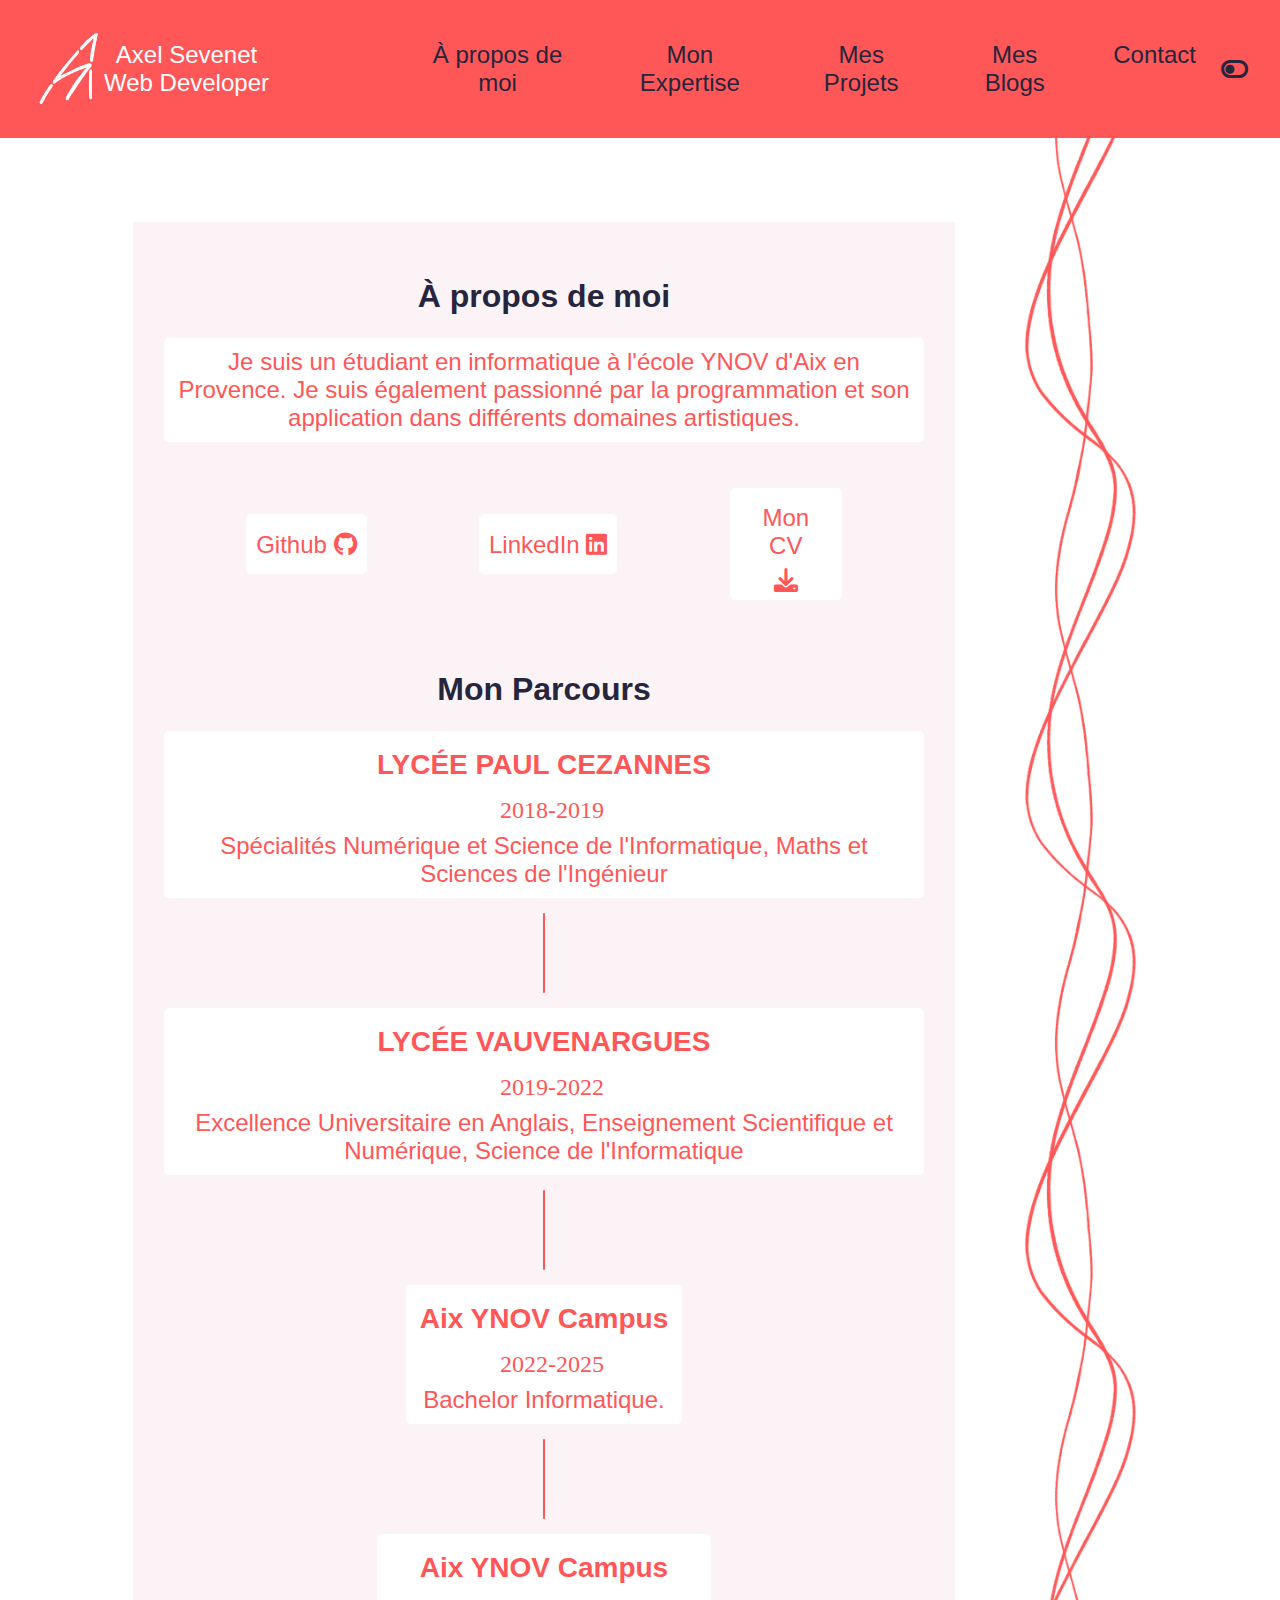
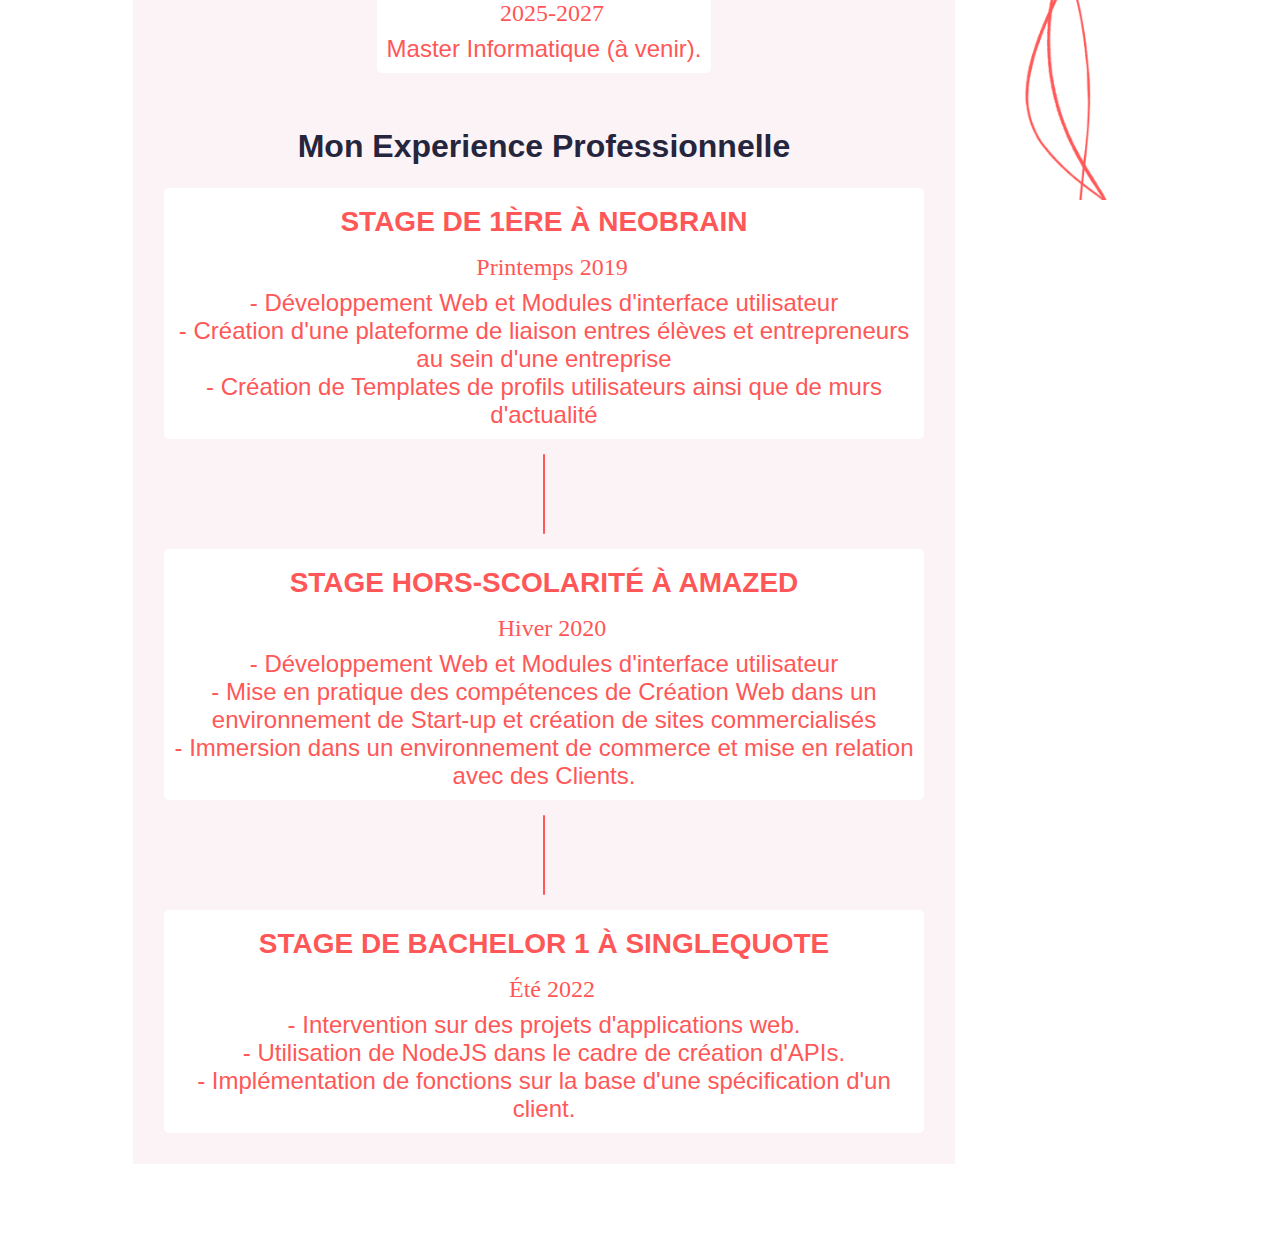
==== index.html @ d50e584b "Update index.html" ====
<!DOCTYPE html>
<html lang="en" class="dark-mode">
    <head>
        <meta charset="UTF-8">
        <meta http-equiv="X-UA-Compatible" content="IE=edge">
        <meta name="viewport" content="width=device-width, initial-scale=1.0">

        <title>Axel Sevenet</title>
        <link rel="icon" href="assets/images/favicon.ico" />
        
        <link href="css/style.min.css" rel="stylesheet">
        <link href="assets/fontawesome/css/all.css" rel="stylesheet">
        <script src="scripts/script.js" type="text/javascript"></script>
    </head>
    <body>
        <div id="header">
            <div id="header-content">
                <a id="header-content-logo" href="index.html">
                    <img id="header-logo" src="assets/images/logo-white.png" alt="logo">
        
                    <div id="header-content-title">
                        <p>Axel Sevenet</p>
                        <p>Web Developer</p>
                    </div>
                </a>
        
                <div id="header-content-dropdown">
                    <p id="header-content-dropdown-button">
                        <i class="fa-solid fa-bars"></i>
                    </p>
                    <div id="header-content-pages">
                        <a class="inverse-hoverable" href="index.html">À propos de moi</a>
                        <a class="inverse-hoverable" href="skills.html">Mon Expertise</a>
                        <a class="inverse-hoverable" href="portfolio.html">Mes Projets</a>
                        <a class="inverse-hoverable" href="blogs.html">Mes Blogs</a>
                        <a class="inverse-hoverable" href="contact.html">Contact</a>
                        <i id="dark-mode-toggle"></i>
                    </div>
                </div>
            </div>
        </div>
        <div id="background-trail-container">
            <img class="background-trail background-trail-1" src="assets/images/trail-1.png" alt="">
            <img class="background-trail background-trail-2" src="assets/images/trail-2.png" alt="">
            <img class="background-trail background-trail-3" src="assets/images/trail-3.png" alt="">
        </div>
        
        <div id="main">
            <div class="content">

                <h1 id="about-me">À propos de moi</h1>

                <div class="hoverable content-box">
                    <div class="content-text">
                        <p>
                            Je suis un étudiant en informatique à l'école YNOV d'Aix en Provence.
                            Je suis également passionné par la programmation et son application dans différents domaines artistiques.
                            
                        </p>
                    </div>
                </div>
                <div class="contact-info">
                    <a class="hoverable content-box" href="https://github.com/AxelSevenS" >
                        Github <i class="fa-brands fa-github"></i>
                    </a>
                    <a class="hoverable content-box" href="https://www.linkedin.com/in/axel-sevenet-52716020b/">
                        LinkedIn <i class="fa-brands fa-linkedin"></i>
                    </a>
                    <a class="hoverable content-box download" href="assets/CV Axel Sevenet.pdf">
                        <span>Mon CV</span>
                        <i class="fa-solid fa-download"></i>
                    </a>
                </div>

                <h1 id="my-career">Mon Parcours</h1>

                <div class="hoverable content-box">
                    <div class="content-text">
                        <h2>
                            LYCÉE PAUL CEZANNES
                        </h2>
                        <span class="tools">
                            2018-2019
                        </span>
                        <p>
                            Spécialités Numérique et Science de l'Informatique, Maths et Sciences de l'Ingénieur
                        </p>
                    </div>
                </div>
                <i class="vertical-line"></i>
                <div class="hoverable content-box">
                    <div class="content-text">
                        <h2>
                            LYCÉE VAUVENARGUES
                        </h2>
                        <span class="tools">
                            2019-2022
                        </span>
                        <p>
                            Excellence Universitaire en Anglais, Enseignement Scientifique et Numérique, Science de l'Informatique
                        </p>
                    </div>
                </div>
                <i class="vertical-line"></i>
                <div class="hoverable content-box">
                    <div class="content-text">
                        <h2>
                            Aix YNOV Campus
                        </h2>
                        <span class="tools">
                            2022-2025
                        </span>
                        <p>
                            Bachelor Informatique.
                        </p>
                    </div>
                </div>
                <i class="vertical-line"></i>
                <div class="hoverable content-box">
                    <div class="content-text">
                        <h2>
                            Aix YNOV Campus
                        </h2>
                        <span class="tools">
                            2025-2027
                        </span>
                        <p>
                            Master Informatique (à venir).
                        </p>
                    </div>
                </div>

                <h1 id="my-experience">Mon Experience Professionnelle</h1>

                <div class="hoverable content-box">
                    <div class="content-text">
                        <h2>
                            STAGE DE 1ÈRE À NEOBRAIN
                        </h2>
                        <span class="tools">
                            Printemps 2019
                        </span>
                        <p> - Développement Web et Modules d'interface utilisateur </p>
                        <p> - Création d'une plateforme de liaison entres élèves et entrepreneurs au sein d'une entreprise </p>
                        <p> - Création de Templates de profils utilisateurs ainsi que de murs d'actualité </p>
                    </div>
                </div>
                <i class="vertical-line"></i>
                <div class="hoverable content-box">
                    <div class="content-text">
                        <h2>
                            STAGE HORS-SCOLARITÉ À AMAZED
                        </h2>
                        <span class="tools">
                            Hiver 2020
                        </span>
                        <p> - Développement Web et Modules d'interface utilisateur </p>
                        <p> - Mise en pratique des compétences de Création Web dans un environnement de Start-up et création de sites commercialisés </p>
                        <p> - Immersion dans un environnement de commerce et mise en relation avec des Clients. </p>
                    </div>
                </div>
                <i class="vertical-line"></i>
                <div class="hoverable content-box">
                    <div class="content-text">
                        <h2>
                            STAGE DE BACHELOR 1 À SINGLEQUOTE
                        </h2>
                        <span class="tools">
                            Été 2022
                        </span>
                        <p> - Intervention sur des projets d'applications web. </p>
                        <p> - Utilisation de NodeJS dans le cadre de création d'APIs. </p>
                        <p> - Implémentation de fonctions sur la base d'une spécification d'un client. </p>
                    </div>
                </div>
            </div>
        </div>
    </body>
</html>
---- css/style.min.css ----
.text,.inverse-hoverable *,.inverse-hoverable,.hoverable:hover *,.hoverable:hover,#dark-mode-toggle,h1,h2,h3,i,p,span,code{color:#25253d !important}.text-alt{color:#fff !important}.primary,.inverse-hoverable:hover *,.inverse-hoverable:hover,.hoverable *,.hoverable{color:#ff5757 !important}.primary-bg,#header,.vertical-line,.inverse-hoverable,.hoverable:hover{background-color:#ff5757 !important}.secondary{color:#fff !important}.secondary-bg,.blog,.inverse-hoverable:hover,.hoverable,pre,body{background-color:#fff !important}.ternary{color:#fbf3f6 !important}.ternary-bg,.contact-info,.content{background-color:#fbf3f6 !important}.dark-mode .text,.dark-mode .inverse-hoverable *,.inverse-hoverable .dark-mode *,.dark-mode .inverse-hoverable,.dark-mode .hoverable:hover *,.hoverable:hover .dark-mode *,.dark-mode .hoverable:hover,.dark-mode #dark-mode-toggle,.dark-mode h1,.dark-mode h2,.dark-mode h3,.dark-mode i,.dark-mode p,.dark-mode span,.dark-mode code{color:#fff !important}.dark-mode .text-alt{color:#25253d !important}.dark-mode .primary,.dark-mode .inverse-hoverable:hover *,.inverse-hoverable:hover .dark-mode *,.dark-mode .inverse-hoverable:hover,.dark-mode .hoverable *,.hoverable .dark-mode *,.dark-mode .hoverable{color:#ff5757 !important}.dark-mode .primary-bg,.dark-mode #header,.dark-mode .vertical-line,.dark-mode .inverse-hoverable,.dark-mode .hoverable:hover{background-color:#ff5757 !important}.dark-mode .secondary{color:#25253d !important}.dark-mode .secondary-bg,.dark-mode .blog,.dark-mode .inverse-hoverable:hover,.dark-mode .hoverable,.dark-mode pre,.dark-mode body{background-color:#25253d !important}.dark-mode .ternary{color:#1f1f2b !important}.dark-mode .ternary-bg,.dark-mode .contact-info,.dark-mode .content{background-color:#1f1f2b !important}*{transition:color .3s linear !important;transition:background-color .3s linear !important}body{width:100%;display:flex;flex-direction:column;justify-content:center;margin:0}h1,h2,h3,i,p,a,span{font-size:1.5rem;margin:0;font-style:normal;font-family:"Roboto",sans-serif;text-decoration:none;text-align:center}h1{font-size:2rem;margin-top:2.5rem;margin-bottom:8px}h2{font-size:1.75rem;margin:.5rem .25rem}i{margin:.5rem 0}a{color:#ff5757 !important}pre{font-family:"Roboto Mono",monospace;font-size:1.25rem;padding:.25rem 1.5rem;border-radius:15px}#dark-mode-toggle{margin:auto 0}.content-box{margin:15px;padding:10px}.hoverable{transition:all .3s linear;border-radius:5px}.inverse-hoverable{transition:all .3s linear;border-radius:5px;margin:15px;padding:10px}.info-separator{margin:0}.vertical-line{width:2px;height:5rem;border-radius:15px;margin:0 10px}.tools{font-family:"Times New Roman",Times,serif;display:flex;flex-direction:row;flex-wrap:wrap;justify-content:space-evenly;align-items:center;width:100%;height:100%;padding:.5rem}.tools *{margin:0 .1rem;opacity:.7}.download{display:flex;flex-direction:column;justify-content:space-evenly;align-items:center;width:5rem;height:5rem;padding:1rem;text-align:center;font-size:1.5rem;font-family:"Roboto",sans-serif}#header{position:fixed;top:0;left:0;width:100%;display:flex;flex-direction:row;justify-content:space-between;align-items:center}#header-logo{width:8vh;height:8vh}#header-content{display:flex;flex-direction:row;justify-content:space-between;align-items:center;width:100%;height:10vh;padding:1.5rem 2rem}#header-content-logo{display:flex;flex-direction:row;justify-content:flex-start;align-items:center}#header-content-title{display:flex;flex-direction:column;justify-content:space-around;align-items:center}#header-content-title>*{color:#fff !important}#header-content-dropdown{width:70%;display:flex;flex-direction:row-reverse}#header-content-dropdown-button{width:8vh;height:8vh;justify-content:center;align-items:center;display:none}#header-content-pages{width:100%;display:flex;flex-direction:row;justify-content:space-evenly}#header a{color:#fff;font-size:1.5rem;font-family:"Roboto",sans-serif}#background-trail-container{position:fixed;top:0;left:80vw;width:10%;z-index:-10}.background-trail{height:200vh;position:absolute}.background-trail-1{animation:trail2 20s linear infinite}.background-trail-2{animation:trail1 14s linear infinite}.background-trail-3{animation:trail1 8s linear infinite}#main{width:65%;left:0;margin:22vh 10vw 5vh 10vw;display:flex;flex-direction:column;align-items:center}.content{display:flex;flex-direction:column;justify-content:flex-start;align-items:center;min-height:70vh;width:95%;margin:1.5rem 0;padding:1rem}.contact-info{display:flex;flex-direction:row;flex-wrap:wrap;justify-content:space-evenly;align-items:center;width:100%;height:100%;padding:1rem}.skill{display:flex;flex-direction:column;justify-content:center;align-items:center;text-align:center;min-height:14rem;min-width:14rem;width:14vw}.skill-container{display:flex;flex-direction:row;flex-wrap:wrap;justify-content:space-evenly;align-items:center;width:100%;height:100%;padding:1rem}.blog{overflow:hidden;display:flex;flex-direction:column;justify-content:flex-start;align-items:center;text-align:center;padding-bottom:2rem;width:22rem;margin:1rem .75rem;border-radius:15px}.blog-image{width:85%;height:85%;border-radius:15px;margin:2rem 1rem}.blog-header-image{height:100%;width:auto}.blog-header-image-wrapper{height:14rem;width:22rem;overflow:hidden}.blog-container{display:flex;flex-direction:row;flex-wrap:wrap;justify-content:space-evenly;align-items:flex-start;width:100%;height:100%;padding:1rem}.project{display:flex;flex-direction:column;justify-content:center;align-items:center;text-align:center;height:fit-content;min-width:15rem;width:12vw}.project-info{display:flex;flex-direction:column;justify-content:center;align-items:center;text-align:center;height:100%;width:100%;padding:.5rem}.project-container{display:flex;flex-direction:row;flex-wrap:wrap;justify-content:space-around;align-items:flex-start;width:100%;height:100%;padding:1rem}.project img{width:100%;height:100%}@keyframes trail1{0%{transform:translateY(0)}100%{transform:translateY(-50%)}}@keyframes trail2{0%{transform:translateY(-50%)}100%{transform:translateY(0)}}@media(max-width: 860px){#header-content-pages{display:none;position:absolute;flex-direction:column;justify-content:space-evenly;align-items:center;min-width:35vw;padding:1rem 0;right:0;top:calc(10vh + 3rem);background-color:#ff5757}#header-content-pages a{text-align:center;padding:2vh 0}#header-content-dropdown{width:85%}#header-content-dropdown-button{display:flex}#header-content-dropdown:hover #header-content-pages{display:flex}#header-content-title{display:none}#main{margin:22vh 1.5vw 5vh 1.5vw;width:auto}.info-separator{display:none}.contact-info>*{width:100%}.info-separator{margin:0}}/*# sourceMappingURL=style.min.css.map */
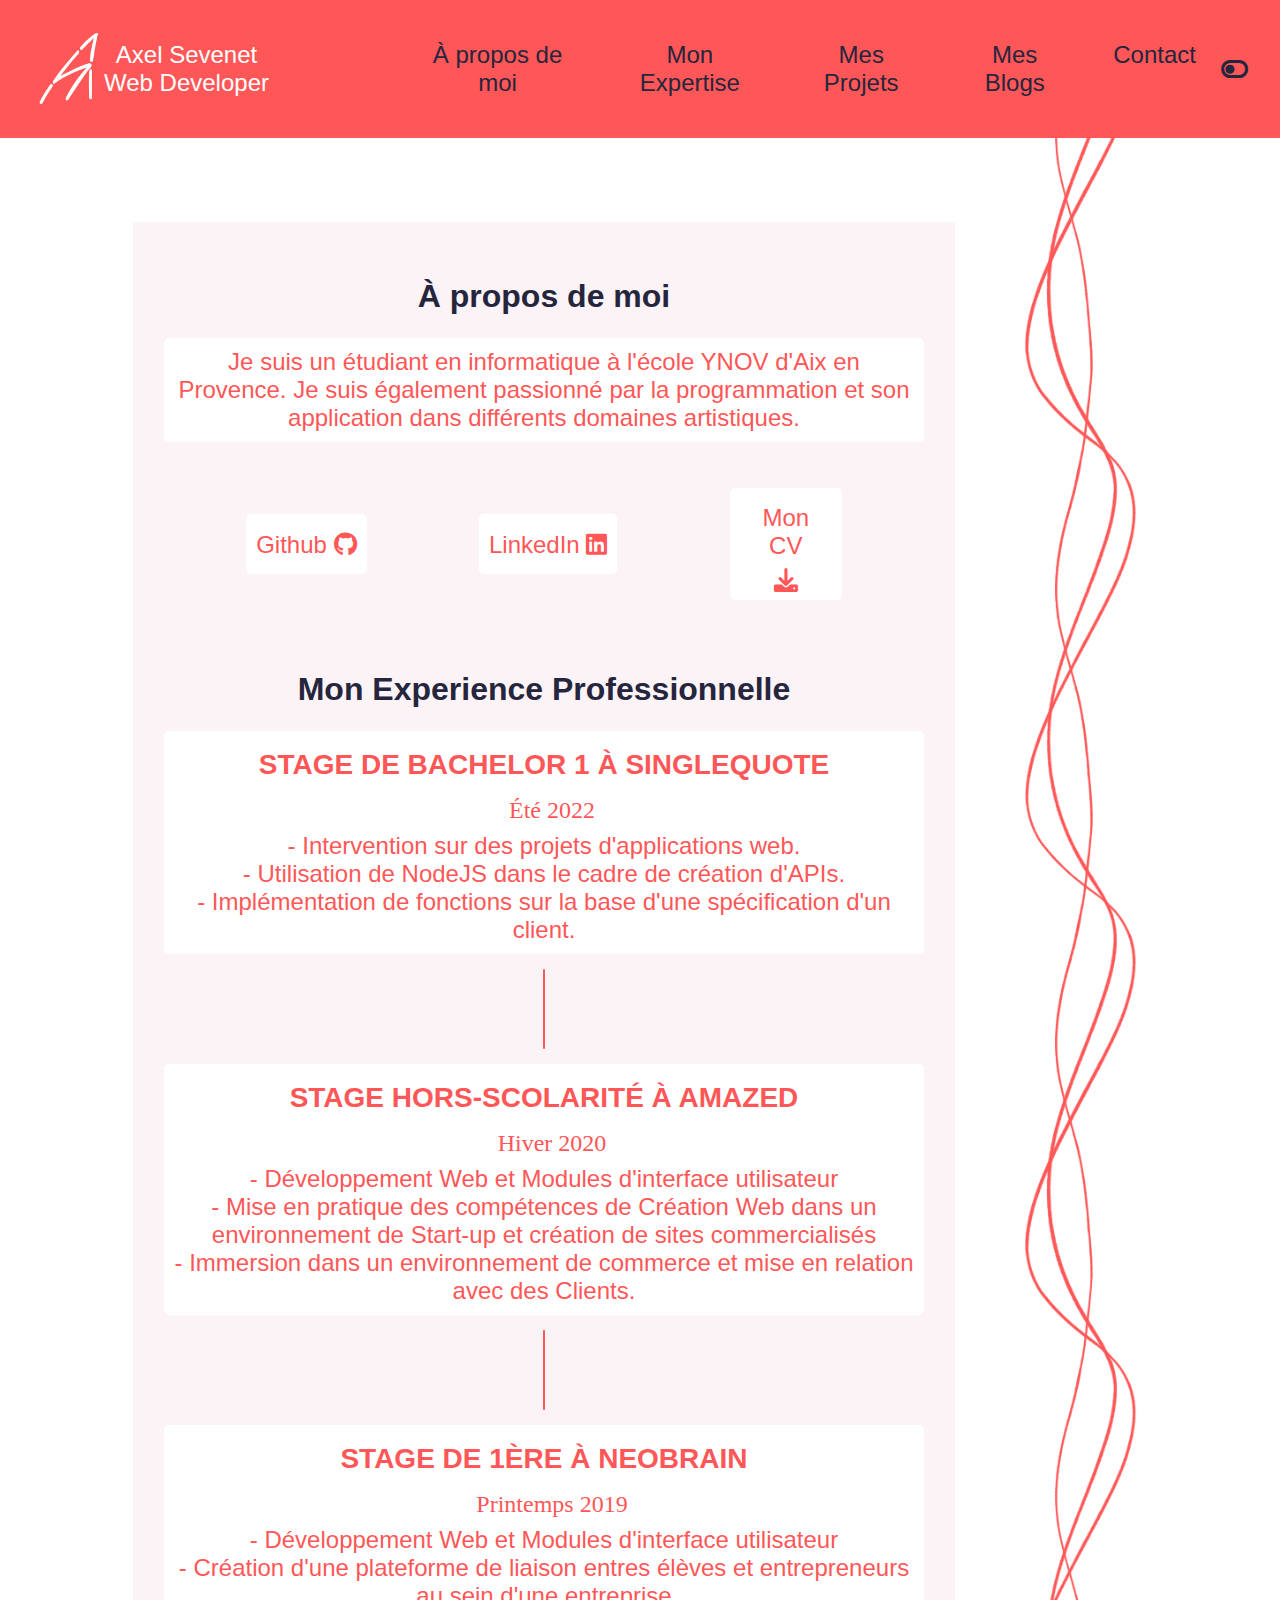
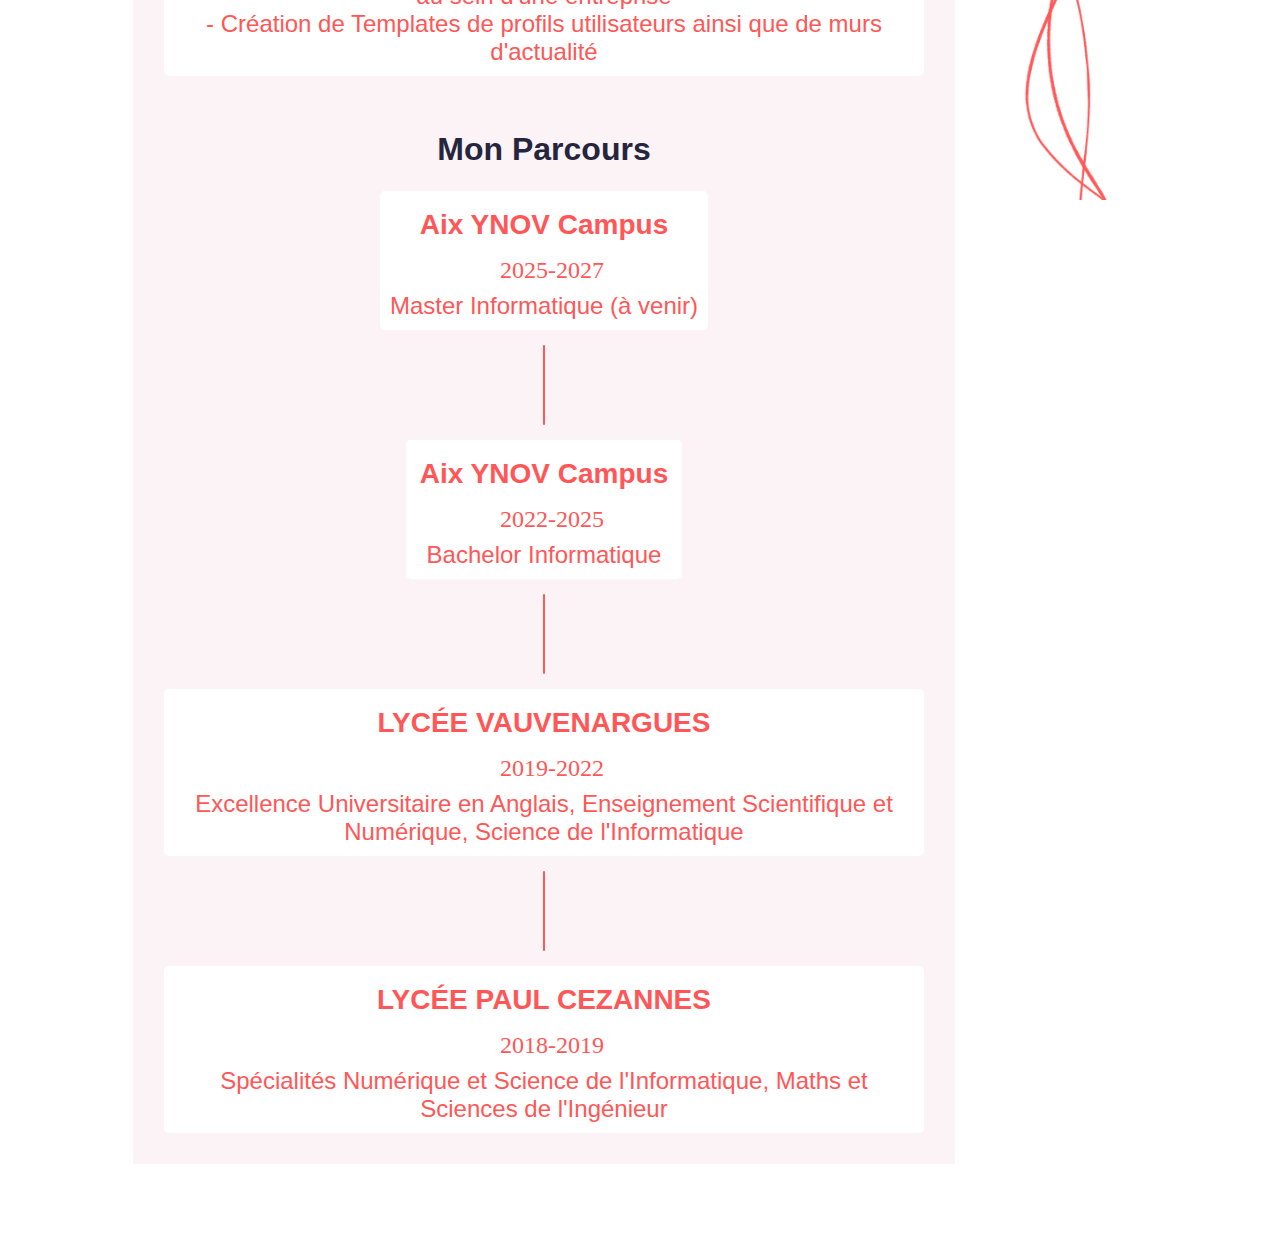
==== commit 2169912e: "Better Portfolio, Updated CV" ====
--- a/index.html
+++ b/index.html
@@ -72,18 +72,90 @@
                     </a>
                 </div>
 
+                <h1 id="my-experience">Mon Experience Professionnelle</h1>
+
+                <!-- <div class="hoverable content-box">
+                    <div class="content-text">
+                        <h2>
+                            Création de Sites Web pour SVCV
+                        </h2>
+                        <span class="tools">
+                            Été 2023
+                        </span>
+                        <p> - Maquettage, Création et mise en place de deux sites web. </p>
+                        <p> - Élaboration de sites prêt à l'usage et à l'expansion aux mains du client. </p>
+                        <p> - Création d'une expérience claire et facile pour des clients âgés. </p>
+                    </div>
+                </div>
+                <i class="vertical-line"></i> -->
+                <div class="hoverable content-box">
+                    <div class="content-text">
+                        <h2>
+                            STAGE DE BACHELOR 1 À SINGLEQUOTE
+                        </h2>
+                        <span class="tools">
+                            Été 2022
+                        </span>
+                        <p> - Intervention sur des projets d'applications web. </p>
+                        <p> - Utilisation de NodeJS dans le cadre de création d'APIs. </p>
+                        <p> - Implémentation de fonctions sur la base d'une spécification d'un client. </p>
+                    </div>
+                </div>
+                <i class="vertical-line"></i>
+                <div class="hoverable content-box">
+                    <div class="content-text">
+                        <h2>
+                            STAGE HORS-SCOLARITÉ À AMAZED
+                        </h2>
+                        <span class="tools">
+                            Hiver 2020
+                        </span>
+                        <p> - Développement Web et Modules d'interface utilisateur </p>
+                        <p> - Mise en pratique des compétences de Création Web dans un environnement de Start-up et création de sites commercialisés </p>
+                        <p> - Immersion dans un environnement de commerce et mise en relation avec des Clients. </p>
+                    </div>
+                </div>
+                <i class="vertical-line"></i>
+                <div class="hoverable content-box">
+                    <div class="content-text">
+                        <h2>
+                            STAGE DE 1ÈRE À NEOBRAIN
+                        </h2>
+                        <span class="tools">
+                            Printemps 2019
+                        </span>
+                        <p> - Développement Web et Modules d'interface utilisateur </p>
+                        <p> - Création d'une plateforme de liaison entres élèves et entrepreneurs au sein d'une entreprise </p>
+                        <p> - Création de Templates de profils utilisateurs ainsi que de murs d'actualité </p>
+                    </div>
+                </div>
+
                 <h1 id="my-career">Mon Parcours</h1>
 
                 <div class="hoverable content-box">
                     <div class="content-text">
                         <h2>
-                            LYCÉE PAUL CEZANNES
+                            Aix YNOV Campus
                         </h2>
                         <span class="tools">
-                            2018-2019
+                            2025-2027
                         </span>
                         <p>
-                            Spécialités Numérique et Science de l'Informatique, Maths et Sciences de l'Ingénieur
+                            Master Informatique (à venir)
+                        </p>
+                    </div>
+                </div>
+                <i class="vertical-line"></i>
+                <div class="hoverable content-box">
+                    <div class="content-text">
+                        <h2>
+                            Aix YNOV Campus
+                        </h2>
+                        <span class="tools">
+                            2022-2025
+                        </span>
+                        <p>
+                            Bachelor Informatique
                         </p>
                     </div>
                 </div>
@@ -105,74 +177,17 @@
                 <div class="hoverable content-box">
                     <div class="content-text">
                         <h2>
-                            Aix YNOV Campus
+                            LYCÉE PAUL CEZANNES
                         </h2>
                         <span class="tools">
-                            2022-2025
+                            2018-2019
                         </span>
                         <p>
-                            Bachelor Informatique.
-                        </p>
-                    </div>
-                </div>
-                <i class="vertical-line"></i>
-                <div class="hoverable content-box">
-                    <div class="content-text">
-                        <h2>
-                            Aix YNOV Campus
-                        </h2>
-                        <span class="tools">
-                            2025-2027
-                        </span>
-                        <p>
-                            Master Informatique (à venir).
+                            Spécialités Numérique et Science de l'Informatique, Maths et Sciences de l'Ingénieur
                         </p>
                     </div>
                 </div>
 
-                <h1 id="my-experience">Mon Experience Professionnelle</h1>
-
-                <div class="hoverable content-box">
-                    <div class="content-text">
-                        <h2>
-                            STAGE DE 1ÈRE À NEOBRAIN
-                        </h2>
-                        <span class="tools">
-                            Printemps 2019
-                        </span>
-                        <p> - Développement Web et Modules d'interface utilisateur </p>
-                        <p> - Création d'une plateforme de liaison entres élèves et entrepreneurs au sein d'une entreprise </p>
-                        <p> - Création de Templates de profils utilisateurs ainsi que de murs d'actualité </p>
-                    </div>
-                </div>
-                <i class="vertical-line"></i>
-                <div class="hoverable content-box">
-                    <div class="content-text">
-                        <h2>
-                            STAGE HORS-SCOLARITÉ À AMAZED
-                        </h2>
-                        <span class="tools">
-                            Hiver 2020
-                        </span>
-                        <p> - Développement Web et Modules d'interface utilisateur </p>
-                        <p> - Mise en pratique des compétences de Création Web dans un environnement de Start-up et création de sites commercialisés </p>
-                        <p> - Immersion dans un environnement de commerce et mise en relation avec des Clients. </p>
-                    </div>
-                </div>
-                <i class="vertical-line"></i>
-                <div class="hoverable content-box">
-                    <div class="content-text">
-                        <h2>
-                            STAGE DE BACHELOR 1 À SINGLEQUOTE
-                        </h2>
-                        <span class="tools">
-                            Été 2022
-                        </span>
-                        <p> - Intervention sur des projets d'applications web. </p>
-                        <p> - Utilisation de NodeJS dans le cadre de création d'APIs. </p>
-                        <p> - Implémentation de fonctions sur la base d'une spécification d'un client. </p>
-                    </div>
-                </div>
             </div>
         </div>
     </body>
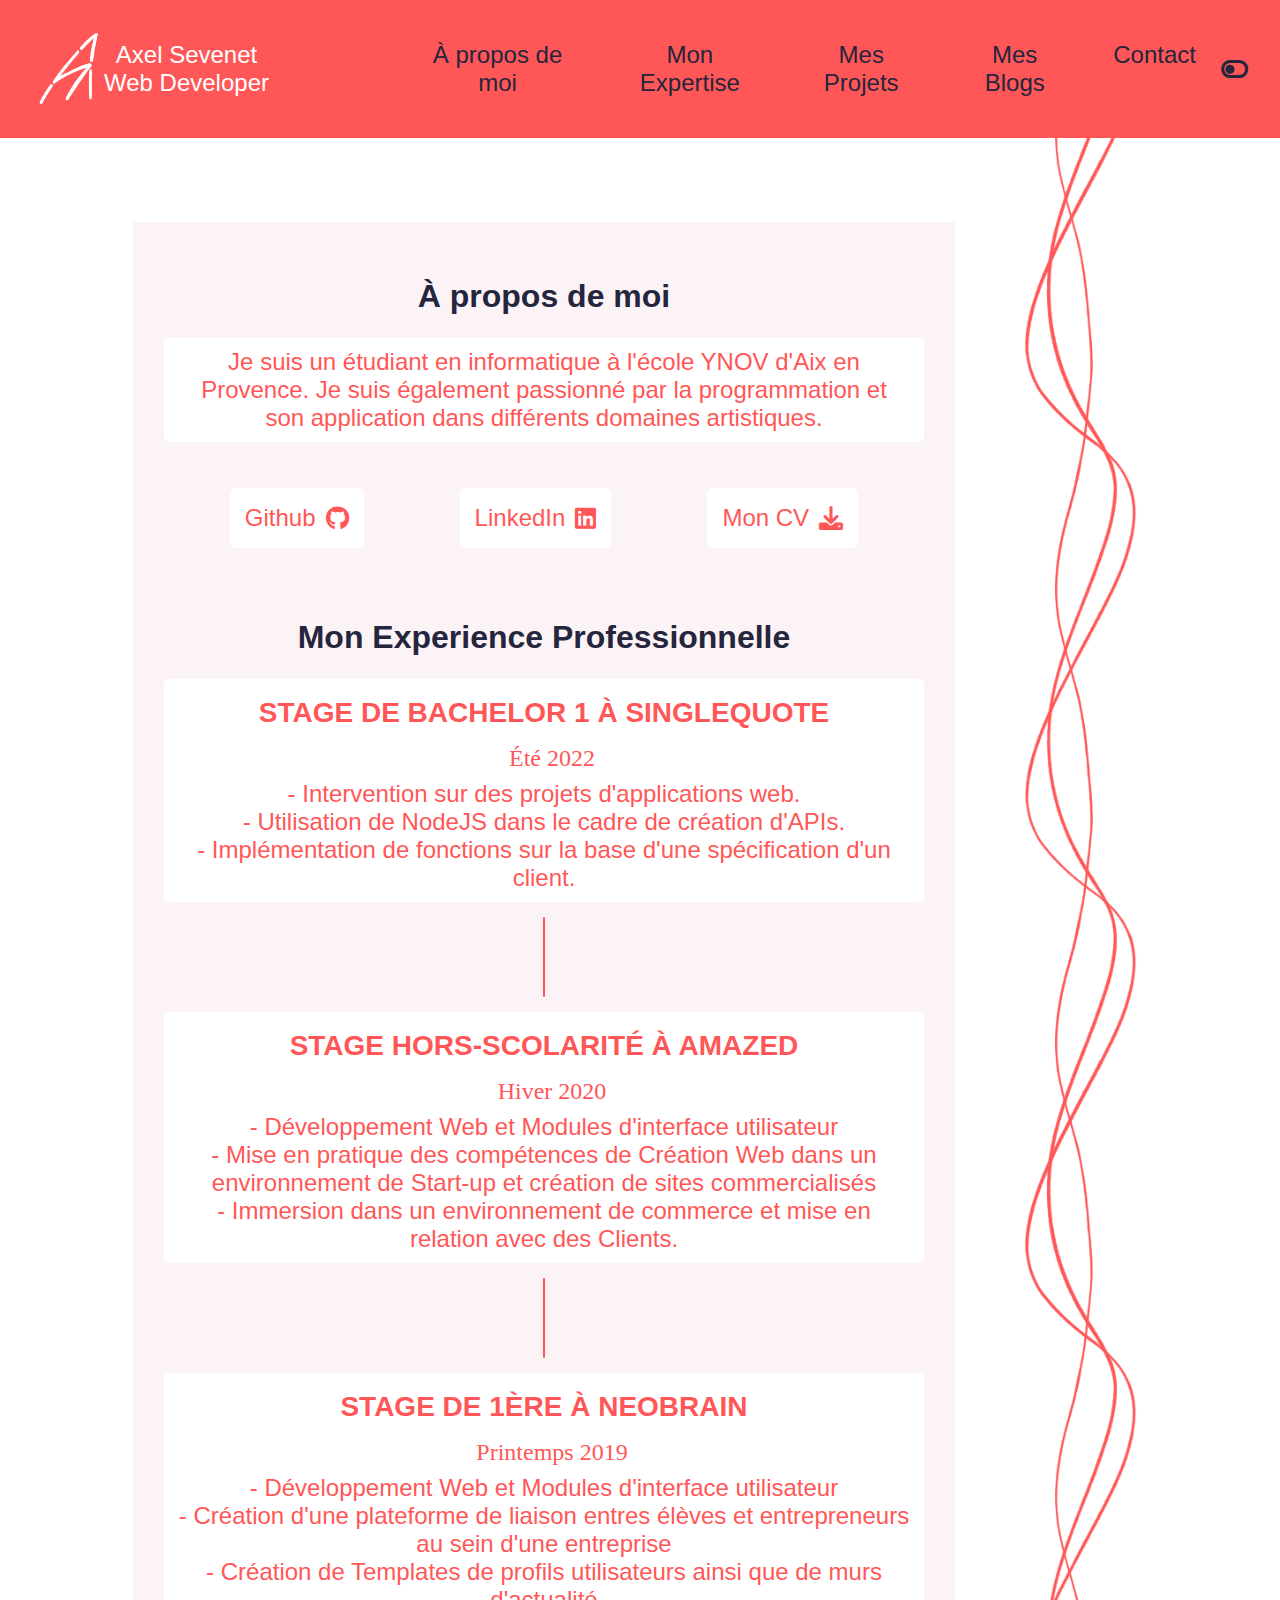
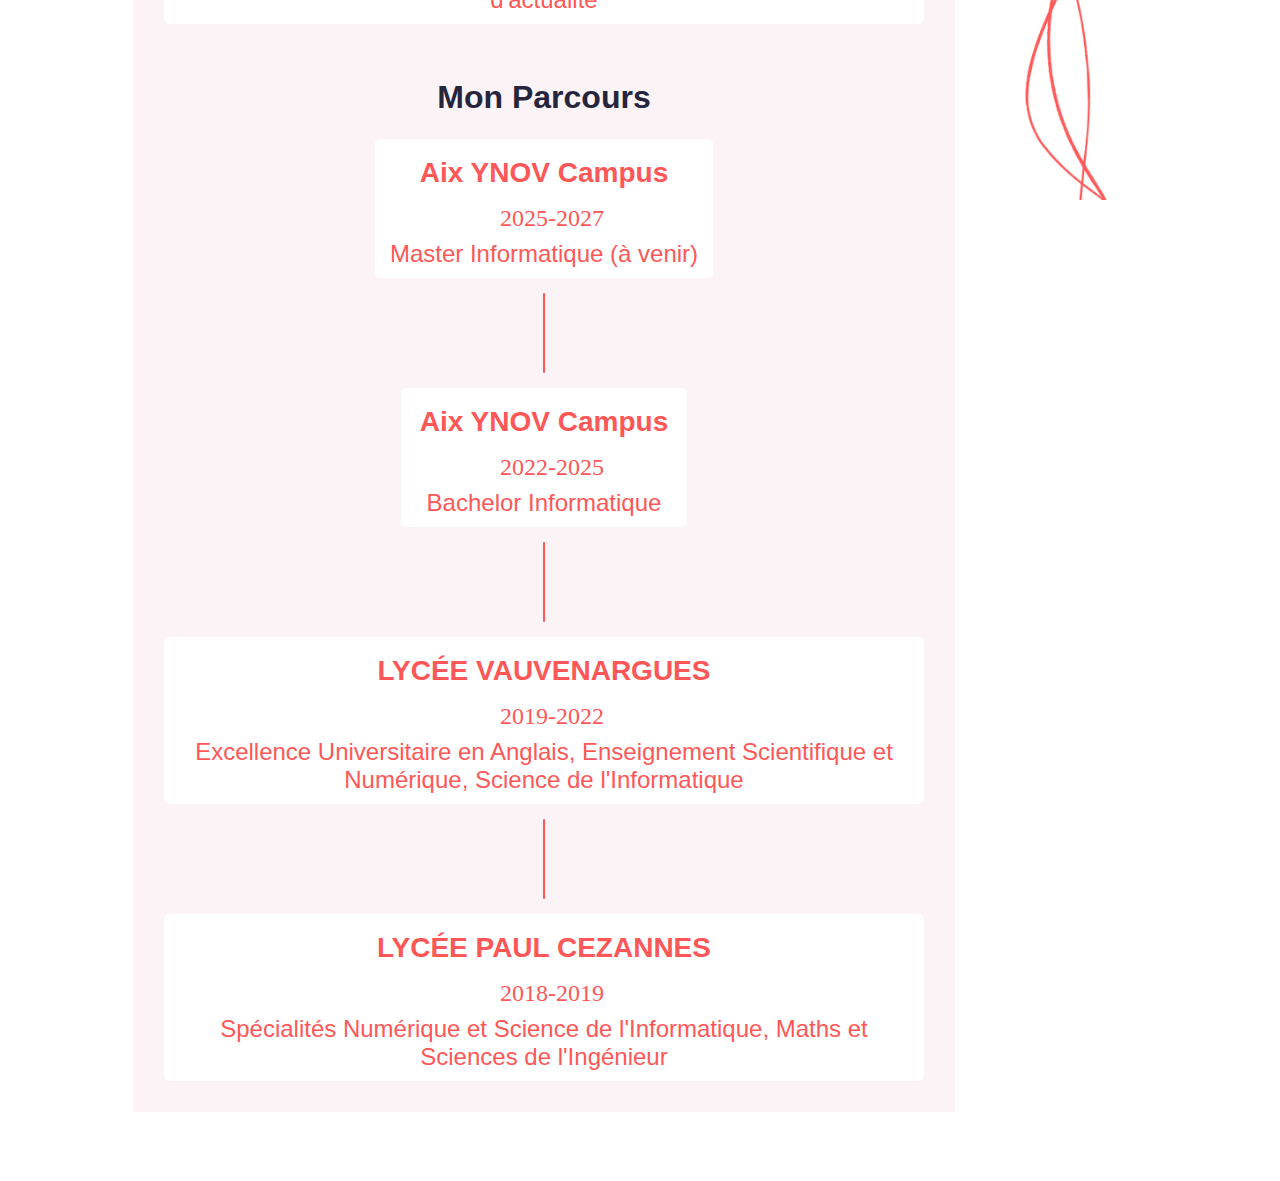
==== commit c1edcf5e: "Fixed wrong formatting for CV download" ====
--- a/index.html
+++ b/index.html
@@ -66,7 +66,7 @@
                     <a class="hoverable content-box" href="https://www.linkedin.com/in/axel-sevenet-52716020b/">
                         LinkedIn <i class="fa-brands fa-linkedin"></i>
                     </a>
-                    <a class="hoverable content-box download" href="assets/CV Axel Sevenet.pdf">
+                    <a class="hoverable content-box" href="assets/CV Axel Sevenet.pdf">
                         <span>Mon CV</span>
                         <i class="fa-solid fa-download"></i>
                     </a>
--- a/css/style.min.css
+++ b/css/style.min.css
@@ -1 +1 @@
-.text,.inverse-hoverable *,.inverse-hoverable,.hoverable:hover *,.hoverable:hover,#dark-mode-toggle,h1,h2,h3,i,p,span,code{color:#25253d !important}.text-alt{color:#fff !important}.primary,.inverse-hoverable:hover *,.inverse-hoverable:hover,.hoverable *,.hoverable{color:#ff5757 !important}.primary-bg,#header,.vertical-line,.inverse-hoverable,.hoverable:hover{background-color:#ff5757 !important}.secondary{color:#fff !important}.secondary-bg,.blog,.inverse-hoverable:hover,.hoverable,pre,body{background-color:#fff !important}.ternary{color:#fbf3f6 !important}.ternary-bg,.contact-info,.content{background-color:#fbf3f6 !important}.dark-mode .text,.dark-mode .inverse-hoverable *,.inverse-hoverable .dark-mode *,.dark-mode .inverse-hoverable,.dark-mode .hoverable:hover *,.hoverable:hover .dark-mode *,.dark-mode .hoverable:hover,.dark-mode #dark-mode-toggle,.dark-mode h1,.dark-mode h2,.dark-mode h3,.dark-mode i,.dark-mode p,.dark-mode span,.dark-mode code{color:#fff !important}.dark-mode .text-alt{color:#25253d !important}.dark-mode .primary,.dark-mode .inverse-hoverable:hover *,.inverse-hoverable:hover .dark-mode *,.dark-mode .inverse-hoverable:hover,.dark-mode .hoverable *,.hoverable .dark-mode *,.dark-mode .hoverable{color:#ff5757 !important}.dark-mode .primary-bg,.dark-mode #header,.dark-mode .vertical-line,.dark-mode .inverse-hoverable,.dark-mode .hoverable:hover{background-color:#ff5757 !important}.dark-mode .secondary{color:#25253d !important}.dark-mode .secondary-bg,.dark-mode .blog,.dark-mode .inverse-hoverable:hover,.dark-mode .hoverable,.dark-mode pre,.dark-mode body{background-color:#25253d !important}.dark-mode .ternary{color:#1f1f2b !important}.dark-mode .ternary-bg,.dark-mode .contact-info,.dark-mode .content{background-color:#1f1f2b !important}*{transition:color .3s linear !important;transition:background-color .3s linear !important}body{width:100%;display:flex;flex-direction:column;justify-content:center;margin:0}h1,h2,h3,i,p,a,span{font-size:1.5rem;margin:0;font-style:normal;font-family:"Roboto",sans-serif;text-decoration:none;text-align:center}h1{font-size:2rem;margin-top:2.5rem;margin-bottom:8px}h2{font-size:1.75rem;margin:.5rem .25rem}i{margin:.5rem 0}a{color:#ff5757 !important}pre{font-family:"Roboto Mono",monospace;font-size:1.25rem;padding:.25rem 1.5rem;border-radius:15px}#dark-mode-toggle{margin:auto 0}.content-box{margin:15px;padding:10px}.hoverable{transition:all .3s linear;border-radius:5px}.inverse-hoverable{transition:all .3s linear;border-radius:5px;margin:15px;padding:10px}.info-separator{margin:0}.vertical-line{width:2px;height:5rem;border-radius:15px;margin:0 10px}.tools{font-family:"Times New Roman",Times,serif;display:flex;flex-direction:row;flex-wrap:wrap;justify-content:space-evenly;align-items:center;width:100%;height:100%;padding:.5rem}.tools *{margin:0 .1rem;opacity:.7}.download{display:flex;flex-direction:column;justify-content:space-evenly;align-items:center;width:5rem;height:5rem;padding:1rem;text-align:center;font-size:1.5rem;font-family:"Roboto",sans-serif}#header{position:fixed;top:0;left:0;width:100%;display:flex;flex-direction:row;justify-content:space-between;align-items:center}#header-logo{width:8vh;height:8vh}#header-content{display:flex;flex-direction:row;justify-content:space-between;align-items:center;width:100%;height:10vh;padding:1.5rem 2rem}#header-content-logo{display:flex;flex-direction:row;justify-content:flex-start;align-items:center}#header-content-title{display:flex;flex-direction:column;justify-content:space-around;align-items:center}#header-content-title>*{color:#fff !important}#header-content-dropdown{width:70%;display:flex;flex-direction:row-reverse}#header-content-dropdown-button{width:8vh;height:8vh;justify-content:center;align-items:center;display:none}#header-content-pages{width:100%;display:flex;flex-direction:row;justify-content:space-evenly}#header a{color:#fff;font-size:1.5rem;font-family:"Roboto",sans-serif}#background-trail-container{position:fixed;top:0;left:80vw;width:10%;z-index:-10}.background-trail{height:200vh;position:absolute}.background-trail-1{animation:trail2 20s linear infinite}.background-trail-2{animation:trail1 14s linear infinite}.background-trail-3{animation:trail1 8s linear infinite}#main{width:65%;left:0;margin:22vh 10vw 5vh 10vw;display:flex;flex-direction:column;align-items:center}.content{display:flex;flex-direction:column;justify-content:flex-start;align-items:center;min-height:70vh;width:95%;margin:1.5rem 0;padding:1rem}.contact-info{display:flex;flex-direction:row;flex-wrap:wrap;justify-content:space-evenly;align-items:center;width:100%;height:100%;padding:1rem}.skill{display:flex;flex-direction:column;justify-content:center;align-items:center;text-align:center;min-height:14rem;min-width:14rem;width:14vw}.skill-container{display:flex;flex-direction:row;flex-wrap:wrap;justify-content:space-evenly;align-items:center;width:100%;height:100%;padding:1rem}.blog{overflow:hidden;display:flex;flex-direction:column;justify-content:flex-start;align-items:center;text-align:center;padding-bottom:2rem;width:22rem;margin:1rem .75rem;border-radius:15px}.blog-image{width:85%;height:85%;border-radius:15px;margin:2rem 1rem}.blog-header-image{height:100%;width:auto}.blog-header-image-wrapper{height:14rem;width:22rem;overflow:hidden}.blog-container{display:flex;flex-direction:row;flex-wrap:wrap;justify-content:space-evenly;align-items:flex-start;width:100%;height:100%;padding:1rem}.project{display:flex;flex-direction:column;justify-content:center;align-items:center;text-align:center;height:fit-content;min-width:15rem;width:12vw}.project-info{display:flex;flex-direction:column;justify-content:center;align-items:center;text-align:center;height:100%;width:100%;padding:.5rem}.project-container{display:flex;flex-direction:row;flex-wrap:wrap;justify-content:space-around;align-items:flex-start;width:100%;height:100%;padding:1rem}.project img{width:100%;height:100%}@keyframes trail1{0%{transform:translateY(0)}100%{transform:translateY(-50%)}}@keyframes trail2{0%{transform:translateY(-50%)}100%{transform:translateY(0)}}@media(max-width: 860px){#header-content-pages{display:none;position:absolute;flex-direction:column;justify-content:space-evenly;align-items:center;min-width:35vw;padding:1rem 0;right:0;top:calc(10vh + 3rem);background-color:#ff5757}#header-content-pages a{text-align:center;padding:2vh 0}#header-content-dropdown{width:85%}#header-content-dropdown-button{display:flex}#header-content-dropdown:hover #header-content-pages{display:flex}#header-content-title{display:none}#main{margin:22vh 1.5vw 5vh 1.5vw;width:auto}.info-separator{display:none}.contact-info>*{width:100%}.info-separator{margin:0}}/*# sourceMappingURL=style.min.css.map */+.text,.inverse-hoverable *,.inverse-hoverable,.hoverable:hover *,.hoverable:hover,#dark-mode-toggle,h1,h2,h3,i,p,span,code{color:#25253d !important}.text-alt{color:#fff !important}.primary,.inverse-hoverable:hover *,.inverse-hoverable:hover,.hoverable *,.hoverable{color:#ff5757 !important}.primary-bg,#header,.vertical-line,.inverse-hoverable,.hoverable:hover{background-color:#ff5757 !important}.secondary{color:#fff !important}.secondary-bg,.blog,.inverse-hoverable:hover,.hoverable,pre,body{background-color:#fff !important}.ternary{color:#fbf3f6 !important}.ternary-bg,.contact-info,.content{background-color:#fbf3f6 !important}.dark-mode .text,.dark-mode .inverse-hoverable *,.inverse-hoverable .dark-mode *,.dark-mode .inverse-hoverable,.dark-mode .hoverable:hover *,.hoverable:hover .dark-mode *,.dark-mode .hoverable:hover,.dark-mode #dark-mode-toggle,.dark-mode h1,.dark-mode h2,.dark-mode h3,.dark-mode i,.dark-mode p,.dark-mode span,.dark-mode code{color:#fff !important}.dark-mode .text-alt{color:#25253d !important}.dark-mode .primary,.dark-mode .inverse-hoverable:hover *,.inverse-hoverable:hover .dark-mode *,.dark-mode .inverse-hoverable:hover,.dark-mode .hoverable *,.hoverable .dark-mode *,.dark-mode .hoverable{color:#ff5757 !important}.dark-mode .primary-bg,.dark-mode #header,.dark-mode .vertical-line,.dark-mode .inverse-hoverable,.dark-mode .hoverable:hover{background-color:#ff5757 !important}.dark-mode .secondary{color:#25253d !important}.dark-mode .secondary-bg,.dark-mode .blog,.dark-mode .inverse-hoverable:hover,.dark-mode .hoverable,.dark-mode pre,.dark-mode body{background-color:#25253d !important}.dark-mode .ternary{color:#1f1f2b !important}.dark-mode .ternary-bg,.dark-mode .contact-info,.dark-mode .content{background-color:#1f1f2b !important}*{transition:color .3s linear !important;transition:background-color .3s linear !important}body{width:100%;display:flex;flex-direction:column;justify-content:center;margin:0}h1,h2,h3,i,p,a,span{font-size:1.5rem;margin:0;font-style:normal;font-family:"Roboto",sans-serif;text-decoration:none;text-align:center}h1{font-size:2rem;margin-top:2.5rem;margin-bottom:8px}h2{font-size:1.75rem;margin:.5rem .25rem}i{margin:.5rem 0}a{color:#ff5757 !important}pre{font-family:"Roboto Mono",monospace;font-size:1.25rem;padding:.25rem 1.5rem;border-radius:15px}#dark-mode-toggle{margin:auto 0}.content-box{margin:15px;padding:10px 15px;display:flex;flex-direction:row;justify-content:space-evenly;align-items:center;gap:10px}.hoverable{transition:all .3s linear;border-radius:5px}.inverse-hoverable{transition:all .3s linear;border-radius:5px;margin:15px;padding:10px}.info-separator{margin:0}.vertical-line{width:2px;height:5rem;border-radius:15px;margin:0 10px}.tools{font-family:"Times New Roman",Times,serif;display:flex;flex-direction:row;flex-wrap:wrap;justify-content:space-evenly;align-items:center;width:100%;height:100%;padding:.5rem}.tools *{margin:0 .1rem;opacity:.7}#header{position:fixed;top:0;left:0;width:100%;display:flex;flex-direction:row;justify-content:space-between;align-items:center}#header-logo{width:8vh;height:8vh}#header-content{display:flex;flex-direction:row;justify-content:space-between;align-items:center;width:100%;height:10vh;padding:1.5rem 2rem}#header-content-logo{display:flex;flex-direction:row;justify-content:flex-start;align-items:center}#header-content-title{display:flex;flex-direction:column;justify-content:space-around;align-items:center}#header-content-title>*{color:#fff !important}#header-content-dropdown{width:70%;display:flex;flex-direction:row-reverse}#header-content-dropdown-button{width:8vh;height:8vh;justify-content:center;align-items:center;display:none}#header-content-pages{width:100%;display:flex;flex-direction:row;justify-content:space-evenly}#header a{color:#fff;font-size:1.5rem;font-family:"Roboto",sans-serif}#background-trail-container{position:fixed;top:0;left:80vw;width:10%;z-index:-10}.background-trail{height:200vh;position:absolute}.background-trail-1{animation:trail2 20s linear infinite}.background-trail-2{animation:trail1 14s linear infinite}.background-trail-3{animation:trail1 8s linear infinite}#main{width:65%;left:0;margin:22vh 10vw 5vh 10vw;display:flex;flex-direction:column;align-items:center}.content{display:flex;flex-direction:column;justify-content:flex-start;align-items:center;min-height:70vh;width:95%;margin:1.5rem 0;padding:1rem}.contact-info{display:flex;flex-direction:row;flex-wrap:wrap;justify-content:space-evenly;align-items:center;width:100%;height:100%;padding:1rem}.skill{display:flex;flex-direction:column;justify-content:center;align-items:center;text-align:center;min-height:14rem;min-width:14rem;width:14vw}.skill-container{display:flex;flex-direction:row;flex-wrap:wrap;justify-content:space-evenly;align-items:center;width:100%;height:100%;padding:1rem}.blog{overflow:hidden;display:flex;flex-direction:column;justify-content:flex-start;align-items:center;text-align:center;padding-bottom:2rem;width:22rem;margin:1rem .75rem;border-radius:15px}.blog-image{width:85%;height:85%;border-radius:15px;margin:2rem 1rem}.blog-header-image{height:100%;width:auto}.blog-header-image-wrapper{height:14rem;width:22rem;overflow:hidden}.blog-container{display:flex;flex-direction:row;flex-wrap:wrap;justify-content:space-evenly;align-items:flex-start;width:100%;height:100%;padding:1rem}.project{display:flex;flex-direction:column;justify-content:center;align-items:center;text-align:center;height:fit-content;min-width:15rem;width:12vw}.project-info{display:flex;flex-direction:column;justify-content:center;align-items:center;text-align:center;height:100%;width:100%;padding:.5rem}.project-container{display:flex;flex-direction:row;flex-wrap:wrap;justify-content:space-around;align-items:flex-start;width:100%;height:100%;padding:1rem}.project img{width:100%;height:100%}@keyframes trail1{0%{transform:translateY(0)}100%{transform:translateY(-50%)}}@keyframes trail2{0%{transform:translateY(-50%)}100%{transform:translateY(0)}}@media(max-width: 860px){#header-content-pages{display:none;position:absolute;flex-direction:column;justify-content:space-evenly;align-items:center;min-width:35vw;padding:1rem 0;right:0;top:calc(10vh + 3rem);background-color:#ff5757}#header-content-pages a{text-align:center;padding:2vh 0}#header-content-dropdown{width:85%}#header-content-dropdown-button{display:flex}#header-content-dropdown:hover #header-content-pages{display:flex}#header-content-title{display:none}#main{margin:22vh 1.5vw 5vh 1.5vw;width:auto}.info-separator{display:none}.contact-info>*{width:100%}.info-separator{margin:0}}/*# sourceMappingURL=style.min.css.map */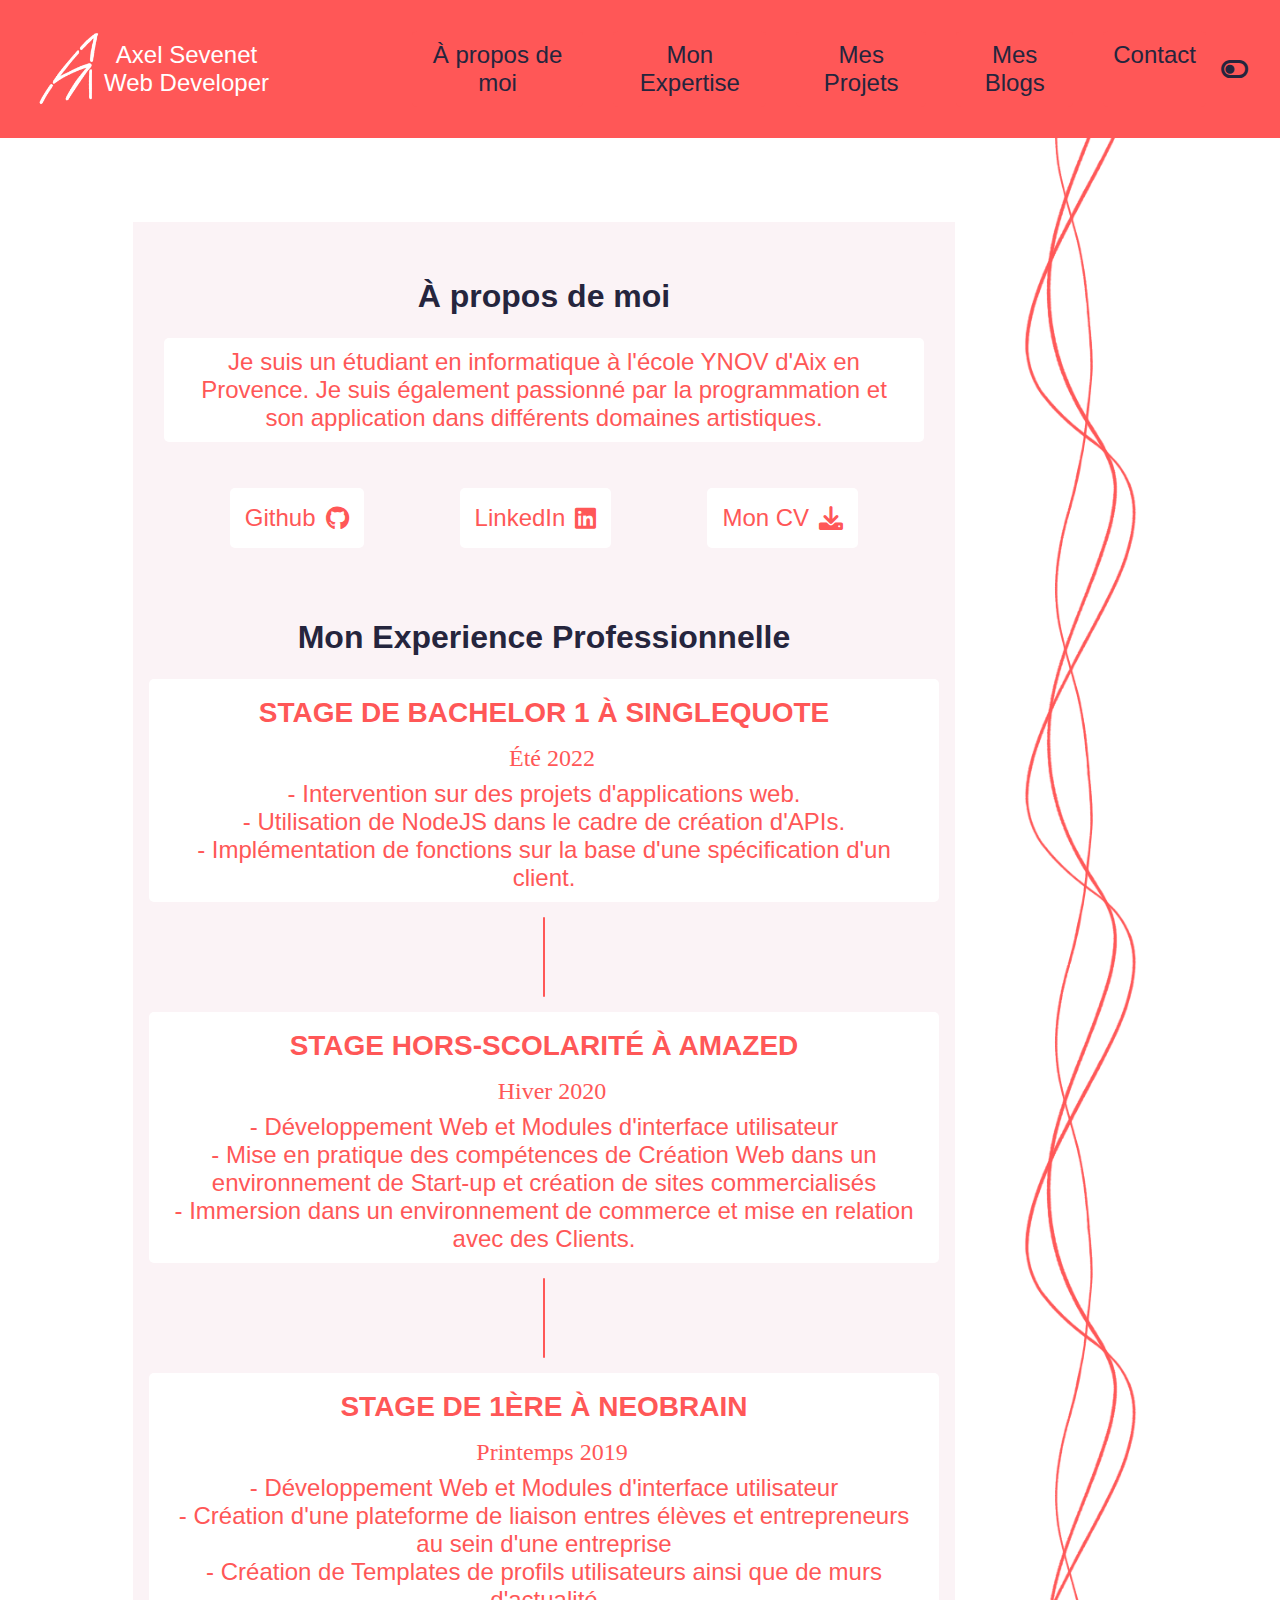
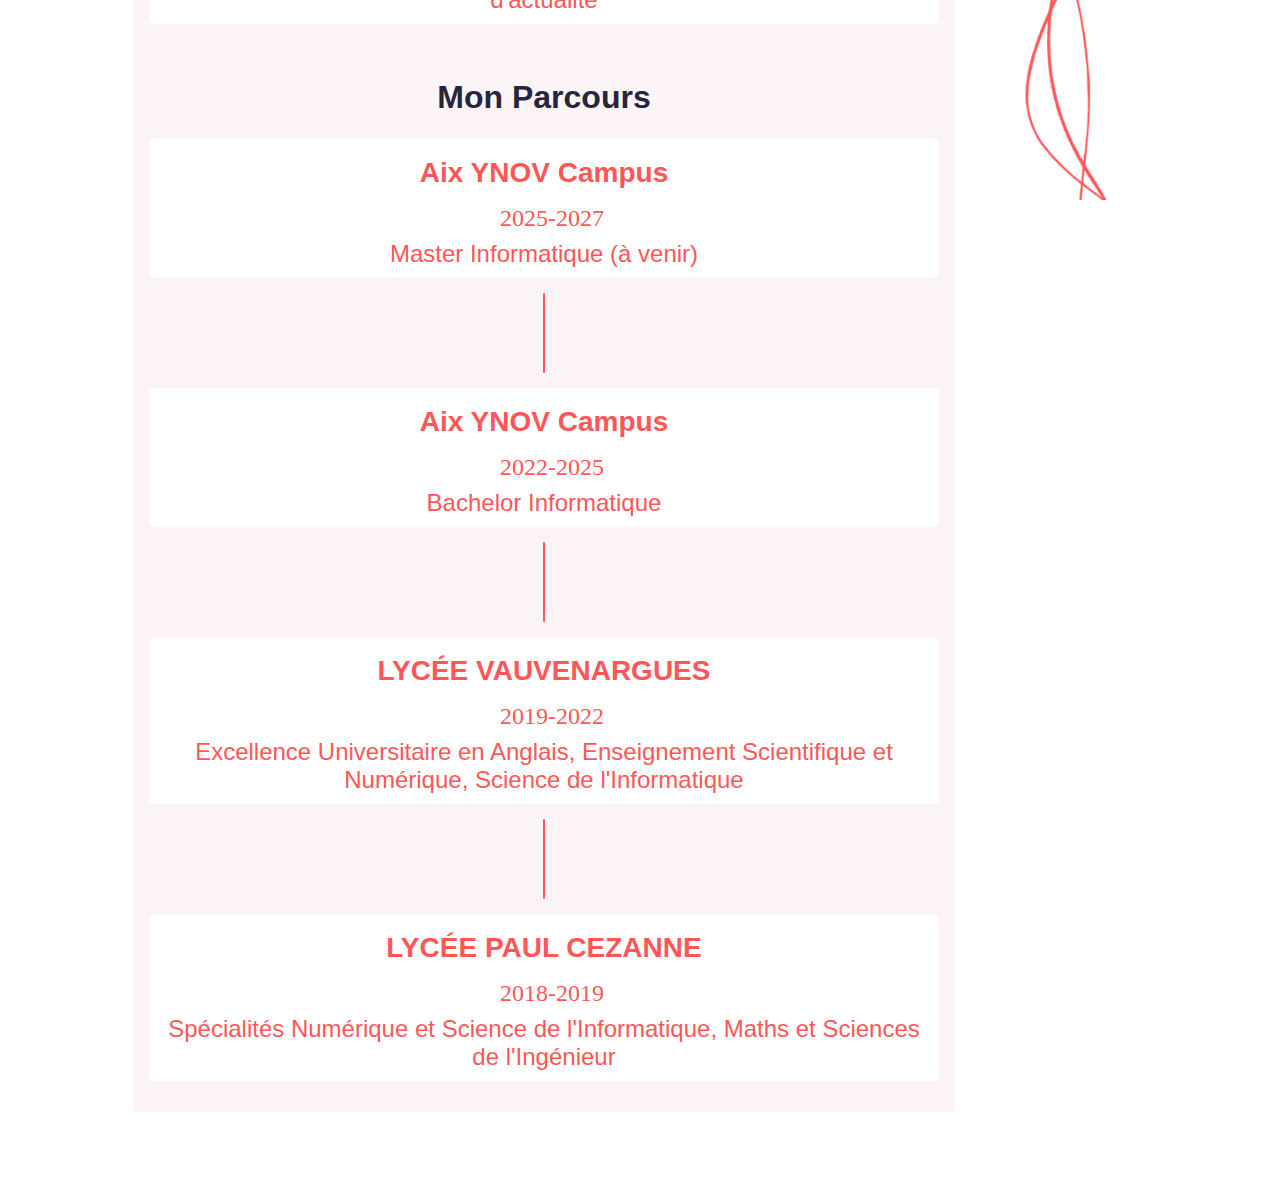
==== commit 771f573d: "Fixed Timeline width issue" ====
--- a/index.html
+++ b/index.html
@@ -88,7 +88,7 @@
                     </div>
                 </div>
                 <i class="vertical-line"></i> -->
-                <div class="hoverable content-box">
+                <div class="hoverable content-box timeline-object">
                     <div class="content-text">
                         <h2>
                             STAGE DE BACHELOR 1 À SINGLEQUOTE
@@ -102,7 +102,7 @@
                     </div>
                 </div>
                 <i class="vertical-line"></i>
-                <div class="hoverable content-box">
+                <div class="hoverable content-box timeline-object">
                     <div class="content-text">
                         <h2>
                             STAGE HORS-SCOLARITÉ À AMAZED
@@ -116,7 +116,7 @@
                     </div>
                 </div>
                 <i class="vertical-line"></i>
-                <div class="hoverable content-box">
+                <div class="hoverable content-box timeline-object">
                     <div class="content-text">
                         <h2>
                             STAGE DE 1ÈRE À NEOBRAIN
@@ -132,7 +132,7 @@
 
                 <h1 id="my-career">Mon Parcours</h1>
 
-                <div class="hoverable content-box">
+                <div class="hoverable content-box timeline-object">
                     <div class="content-text">
                         <h2>
                             Aix YNOV Campus
@@ -146,7 +146,7 @@
                     </div>
                 </div>
                 <i class="vertical-line"></i>
-                <div class="hoverable content-box">
+                <div class="hoverable content-box timeline-object">
                     <div class="content-text">
                         <h2>
                             Aix YNOV Campus
@@ -160,7 +160,7 @@
                     </div>
                 </div>
                 <i class="vertical-line"></i>
-                <div class="hoverable content-box">
+                <div class="hoverable content-box timeline-object">
                     <div class="content-text">
                         <h2>
                             LYCÉE VAUVENARGUES
@@ -174,10 +174,10 @@
                     </div>
                 </div>
                 <i class="vertical-line"></i>
-                <div class="hoverable content-box">
+                <div class="hoverable content-box timeline-object">
                     <div class="content-text">
                         <h2>
-                            LYCÉE PAUL CEZANNES
+                            LYCÉE PAUL CEZANNE
                         </h2>
                         <span class="tools">
                             2018-2019
--- a/css/style.min.css
+++ b/css/style.min.css
@@ -1 +1 @@
-.text,.inverse-hoverable *,.inverse-hoverable,.hoverable:hover *,.hoverable:hover,#dark-mode-toggle,h1,h2,h3,i,p,span,code{color:#25253d !important}.text-alt{color:#fff !important}.primary,.inverse-hoverable:hover *,.inverse-hoverable:hover,.hoverable *,.hoverable{color:#ff5757 !important}.primary-bg,#header,.vertical-line,.inverse-hoverable,.hoverable:hover{background-color:#ff5757 !important}.secondary{color:#fff !important}.secondary-bg,.blog,.inverse-hoverable:hover,.hoverable,pre,body{background-color:#fff !important}.ternary{color:#fbf3f6 !important}.ternary-bg,.contact-info,.content{background-color:#fbf3f6 !important}.dark-mode .text,.dark-mode .inverse-hoverable *,.inverse-hoverable .dark-mode *,.dark-mode .inverse-hoverable,.dark-mode .hoverable:hover *,.hoverable:hover .dark-mode *,.dark-mode .hoverable:hover,.dark-mode #dark-mode-toggle,.dark-mode h1,.dark-mode h2,.dark-mode h3,.dark-mode i,.dark-mode p,.dark-mode span,.dark-mode code{color:#fff !important}.dark-mode .text-alt{color:#25253d !important}.dark-mode .primary,.dark-mode .inverse-hoverable:hover *,.inverse-hoverable:hover .dark-mode *,.dark-mode .inverse-hoverable:hover,.dark-mode .hoverable *,.hoverable .dark-mode *,.dark-mode .hoverable{color:#ff5757 !important}.dark-mode .primary-bg,.dark-mode #header,.dark-mode .vertical-line,.dark-mode .inverse-hoverable,.dark-mode .hoverable:hover{background-color:#ff5757 !important}.dark-mode .secondary{color:#25253d !important}.dark-mode .secondary-bg,.dark-mode .blog,.dark-mode .inverse-hoverable:hover,.dark-mode .hoverable,.dark-mode pre,.dark-mode body{background-color:#25253d !important}.dark-mode .ternary{color:#1f1f2b !important}.dark-mode .ternary-bg,.dark-mode .contact-info,.dark-mode .content{background-color:#1f1f2b !important}*{transition:color .3s linear !important;transition:background-color .3s linear !important}body{width:100%;display:flex;flex-direction:column;justify-content:center;margin:0}h1,h2,h3,i,p,a,span{font-size:1.5rem;margin:0;font-style:normal;font-family:"Roboto",sans-serif;text-decoration:none;text-align:center}h1{font-size:2rem;margin-top:2.5rem;margin-bottom:8px}h2{font-size:1.75rem;margin:.5rem .25rem}i{margin:.5rem 0}a{color:#ff5757 !important}pre{font-family:"Roboto Mono",monospace;font-size:1.25rem;padding:.25rem 1.5rem;border-radius:15px}#dark-mode-toggle{margin:auto 0}.content-box{margin:15px;padding:10px 15px;display:flex;flex-direction:row;justify-content:space-evenly;align-items:center;gap:10px}.hoverable{transition:all .3s linear;border-radius:5px}.inverse-hoverable{transition:all .3s linear;border-radius:5px;margin:15px;padding:10px}.info-separator{margin:0}.vertical-line{width:2px;height:5rem;border-radius:15px;margin:0 10px}.tools{font-family:"Times New Roman",Times,serif;display:flex;flex-direction:row;flex-wrap:wrap;justify-content:space-evenly;align-items:center;width:100%;height:100%;padding:.5rem}.tools *{margin:0 .1rem;opacity:.7}#header{position:fixed;top:0;left:0;width:100%;display:flex;flex-direction:row;justify-content:space-between;align-items:center}#header-logo{width:8vh;height:8vh}#header-content{display:flex;flex-direction:row;justify-content:space-between;align-items:center;width:100%;height:10vh;padding:1.5rem 2rem}#header-content-logo{display:flex;flex-direction:row;justify-content:flex-start;align-items:center}#header-content-title{display:flex;flex-direction:column;justify-content:space-around;align-items:center}#header-content-title>*{color:#fff !important}#header-content-dropdown{width:70%;display:flex;flex-direction:row-reverse}#header-content-dropdown-button{width:8vh;height:8vh;justify-content:center;align-items:center;display:none}#header-content-pages{width:100%;display:flex;flex-direction:row;justify-content:space-evenly}#header a{color:#fff;font-size:1.5rem;font-family:"Roboto",sans-serif}#background-trail-container{position:fixed;top:0;left:80vw;width:10%;z-index:-10}.background-trail{height:200vh;position:absolute}.background-trail-1{animation:trail2 20s linear infinite}.background-trail-2{animation:trail1 14s linear infinite}.background-trail-3{animation:trail1 8s linear infinite}#main{width:65%;left:0;margin:22vh 10vw 5vh 10vw;display:flex;flex-direction:column;align-items:center}.content{display:flex;flex-direction:column;justify-content:flex-start;align-items:center;min-height:70vh;width:95%;margin:1.5rem 0;padding:1rem}.contact-info{display:flex;flex-direction:row;flex-wrap:wrap;justify-content:space-evenly;align-items:center;width:100%;height:100%;padding:1rem}.skill{display:flex;flex-direction:column;justify-content:center;align-items:center;text-align:center;min-height:14rem;min-width:14rem;width:14vw}.skill-container{display:flex;flex-direction:row;flex-wrap:wrap;justify-content:space-evenly;align-items:center;width:100%;height:100%;padding:1rem}.blog{overflow:hidden;display:flex;flex-direction:column;justify-content:flex-start;align-items:center;text-align:center;padding-bottom:2rem;width:22rem;margin:1rem .75rem;border-radius:15px}.blog-image{width:85%;height:85%;border-radius:15px;margin:2rem 1rem}.blog-header-image{height:100%;width:auto}.blog-header-image-wrapper{height:14rem;width:22rem;overflow:hidden}.blog-container{display:flex;flex-direction:row;flex-wrap:wrap;justify-content:space-evenly;align-items:flex-start;width:100%;height:100%;padding:1rem}.project{display:flex;flex-direction:column;justify-content:center;align-items:center;text-align:center;height:fit-content;min-width:15rem;width:12vw}.project-info{display:flex;flex-direction:column;justify-content:center;align-items:center;text-align:center;height:100%;width:100%;padding:.5rem}.project-container{display:flex;flex-direction:row;flex-wrap:wrap;justify-content:space-around;align-items:flex-start;width:100%;height:100%;padding:1rem}.project img{width:100%;height:100%}@keyframes trail1{0%{transform:translateY(0)}100%{transform:translateY(-50%)}}@keyframes trail2{0%{transform:translateY(-50%)}100%{transform:translateY(0)}}@media(max-width: 860px){#header-content-pages{display:none;position:absolute;flex-direction:column;justify-content:space-evenly;align-items:center;min-width:35vw;padding:1rem 0;right:0;top:calc(10vh + 3rem);background-color:#ff5757}#header-content-pages a{text-align:center;padding:2vh 0}#header-content-dropdown{width:85%}#header-content-dropdown-button{display:flex}#header-content-dropdown:hover #header-content-pages{display:flex}#header-content-title{display:none}#main{margin:22vh 1.5vw 5vh 1.5vw;width:auto}.info-separator{display:none}.contact-info>*{width:100%}.info-separator{margin:0}}/*# sourceMappingURL=style.min.css.map */+.text,.inverse-hoverable *,.inverse-hoverable,.hoverable:hover *,.hoverable:hover,#dark-mode-toggle,h1,h2,h3,i,p,span,code{color:#25253d !important}.text-alt{color:#fff !important}.primary,.inverse-hoverable:hover *,.inverse-hoverable:hover,.hoverable *,.hoverable{color:#ff5757 !important}.primary-bg,#header,.vertical-line,.inverse-hoverable,.hoverable:hover{background-color:#ff5757 !important}.secondary{color:#fff !important}.secondary-bg,.blog,.inverse-hoverable:hover,.hoverable,pre,body{background-color:#fff !important}.ternary{color:#fbf3f6 !important}.ternary-bg,.contact-info,.content{background-color:#fbf3f6 !important}.dark-mode .text,.dark-mode .inverse-hoverable *,.inverse-hoverable .dark-mode *,.dark-mode .inverse-hoverable,.dark-mode .hoverable:hover *,.hoverable:hover .dark-mode *,.dark-mode .hoverable:hover,.dark-mode #dark-mode-toggle,.dark-mode h1,.dark-mode h2,.dark-mode h3,.dark-mode i,.dark-mode p,.dark-mode span,.dark-mode code{color:#fff !important}.dark-mode .text-alt{color:#25253d !important}.dark-mode .primary,.dark-mode .inverse-hoverable:hover *,.inverse-hoverable:hover .dark-mode *,.dark-mode .inverse-hoverable:hover,.dark-mode .hoverable *,.hoverable .dark-mode *,.dark-mode .hoverable{color:#ff5757 !important}.dark-mode .primary-bg,.dark-mode #header,.dark-mode .vertical-line,.dark-mode .inverse-hoverable,.dark-mode .hoverable:hover{background-color:#ff5757 !important}.dark-mode .secondary{color:#25253d !important}.dark-mode .secondary-bg,.dark-mode .blog,.dark-mode .inverse-hoverable:hover,.dark-mode .hoverable,.dark-mode pre,.dark-mode body{background-color:#25253d !important}.dark-mode .ternary{color:#1f1f2b !important}.dark-mode .ternary-bg,.dark-mode .contact-info,.dark-mode .content{background-color:#1f1f2b !important}*{transition:color .3s linear !important;transition:background-color .3s linear !important}body{width:100%;display:flex;flex-direction:column;justify-content:center;margin:0}h1,h2,h3,i,p,a,span{font-size:1.5rem;margin:0;font-style:normal;font-family:"Roboto",sans-serif;text-decoration:none;text-align:center}h1{font-size:2rem;margin-top:2.5rem;margin-bottom:8px}h2{font-size:1.75rem;margin:.5rem .25rem}i{margin:.5rem 0}a{color:#ff5757 !important}pre{font-family:"Roboto Mono",monospace;font-size:1.25rem;padding:.25rem 1.5rem;border-radius:15px}#dark-mode-toggle{margin:auto 0}.content-box{margin:15px;padding:10px 15px;display:flex;flex-direction:row;justify-content:space-evenly;align-items:center;gap:10px}.timeline-object{width:100%;box-sizing:border-box}.hoverable{transition:all .3s linear;border-radius:5px}.inverse-hoverable{transition:all .3s linear;border-radius:5px;margin:15px;padding:10px}.info-separator{margin:0}.vertical-line{width:2px;height:5rem;border-radius:15px;margin:0 10px}.tools{font-family:"Times New Roman",Times,serif;display:flex;flex-direction:row;flex-wrap:wrap;justify-content:space-evenly;align-items:center;width:100%;height:100%;padding:.5rem}.tools *{margin:0 .1rem;opacity:.7}#header{position:fixed;top:0;left:0;width:100%;display:flex;flex-direction:row;justify-content:space-between;align-items:center}#header-logo{width:8vh;height:8vh}#header-content{display:flex;flex-direction:row;justify-content:space-between;align-items:center;width:100%;height:10vh;padding:1.5rem 2rem}#header-content-logo{display:flex;flex-direction:row;justify-content:flex-start;align-items:center}#header-content-title{display:flex;flex-direction:column;justify-content:space-around;align-items:center}#header-content-title>*{color:#fff !important}#header-content-dropdown{width:70%;display:flex;flex-direction:row-reverse}#header-content-dropdown-button{width:8vh;height:8vh;justify-content:center;align-items:center;display:none}#header-content-pages{width:100%;display:flex;flex-direction:row;justify-content:space-evenly}#header a{color:#fff;font-size:1.5rem;font-family:"Roboto",sans-serif}#background-trail-container{position:fixed;top:0;left:80vw;width:10%;z-index:-10}.background-trail{height:200vh;position:absolute}.background-trail-1{animation:trail2 20s linear infinite}.background-trail-2{animation:trail1 14s linear infinite}.background-trail-3{animation:trail1 8s linear infinite}#main{width:65%;left:0;margin:22vh 10vw 5vh 10vw;display:flex;flex-direction:column;align-items:center}.content{display:flex;flex-direction:column;justify-content:flex-start;align-items:center;min-height:70vh;width:95%;margin:1.5rem 0;padding:1rem}.contact-info{display:flex;flex-direction:row;flex-wrap:wrap;justify-content:space-evenly;align-items:center;width:100%;height:100%;padding:1rem}.skill{display:flex;flex-direction:column;justify-content:center;align-items:center;text-align:center;min-height:14rem;min-width:14rem;width:14vw}.skill-container{display:flex;flex-direction:row;flex-wrap:wrap;justify-content:space-evenly;align-items:center;width:100%;height:100%;padding:1rem}.blog{overflow:hidden;display:flex;flex-direction:column;justify-content:flex-start;align-items:center;text-align:center;padding-bottom:2rem;width:22rem;margin:1rem .75rem;border-radius:15px}.blog-image{width:85%;height:85%;border-radius:15px;margin:2rem 1rem}.blog-header-image{height:100%;width:auto}.blog-header-image-wrapper{height:14rem;width:22rem;overflow:hidden}.blog-container{display:flex;flex-direction:row;flex-wrap:wrap;justify-content:space-evenly;align-items:flex-start;width:100%;height:100%;padding:1rem}.project{display:flex;flex-direction:column;justify-content:center;align-items:center;text-align:center;height:fit-content;min-width:15rem;width:12vw}.project-info{display:flex;flex-direction:column;justify-content:center;align-items:center;text-align:center;height:100%;width:100%;padding:.5rem}.project-container{display:flex;flex-direction:row;flex-wrap:wrap;justify-content:space-around;align-items:flex-start;width:100%;height:100%;padding:1rem}.project img{width:100%;height:100%}@keyframes trail1{0%{transform:translateY(0)}100%{transform:translateY(-50%)}}@keyframes trail2{0%{transform:translateY(-50%)}100%{transform:translateY(0)}}@media(max-width: 860px){#header-content-pages{display:none;position:absolute;flex-direction:column;justify-content:space-evenly;align-items:center;min-width:35vw;padding:1rem 0;right:0;top:calc(10vh + 3rem);background-color:#ff5757}#header-content-pages a{text-align:center;padding:2vh 0}#header-content-dropdown{width:85%}#header-content-dropdown-button{display:flex}#header-content-dropdown:hover #header-content-pages{display:flex}#header-content-title{display:none}#main{margin:22vh 1.5vw 5vh 1.5vw;width:auto}.info-separator{display:none}.contact-info>*{width:100%}.info-separator{margin:0}}/*# sourceMappingURL=style.min.css.map */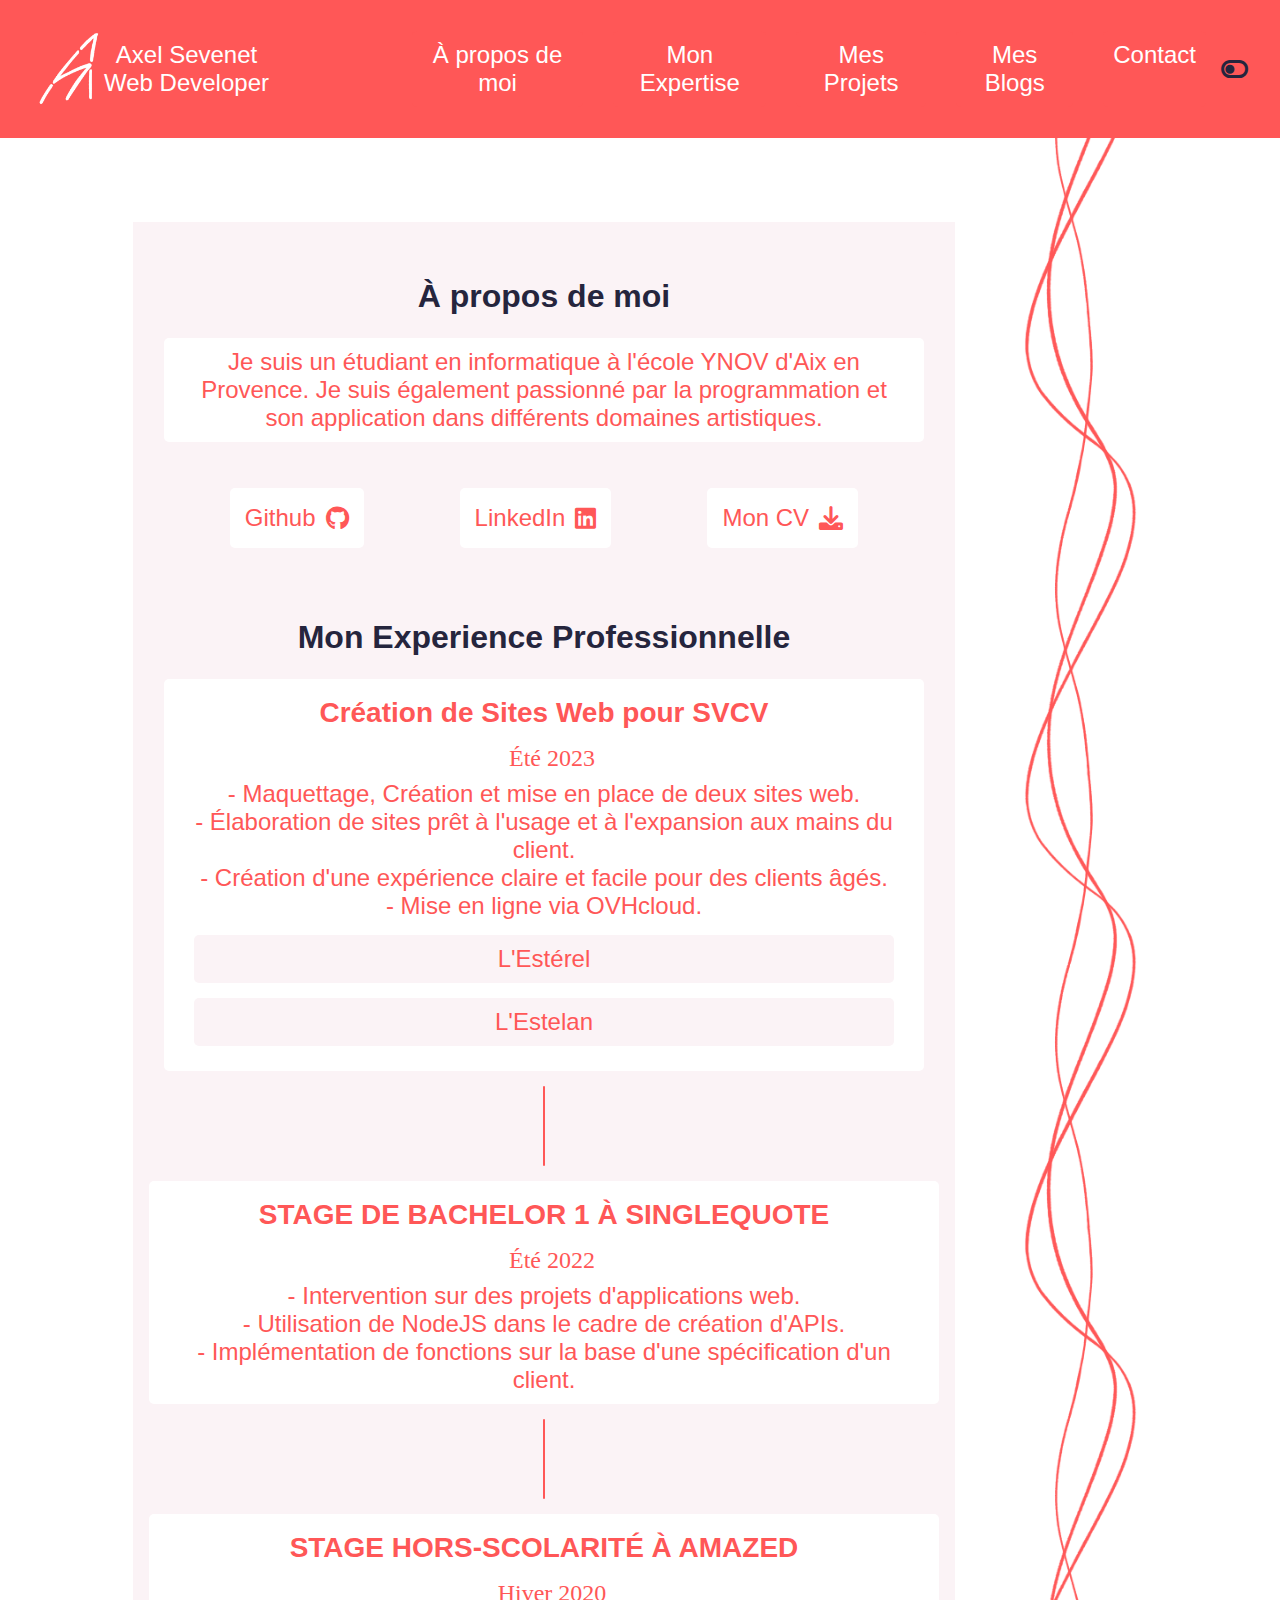
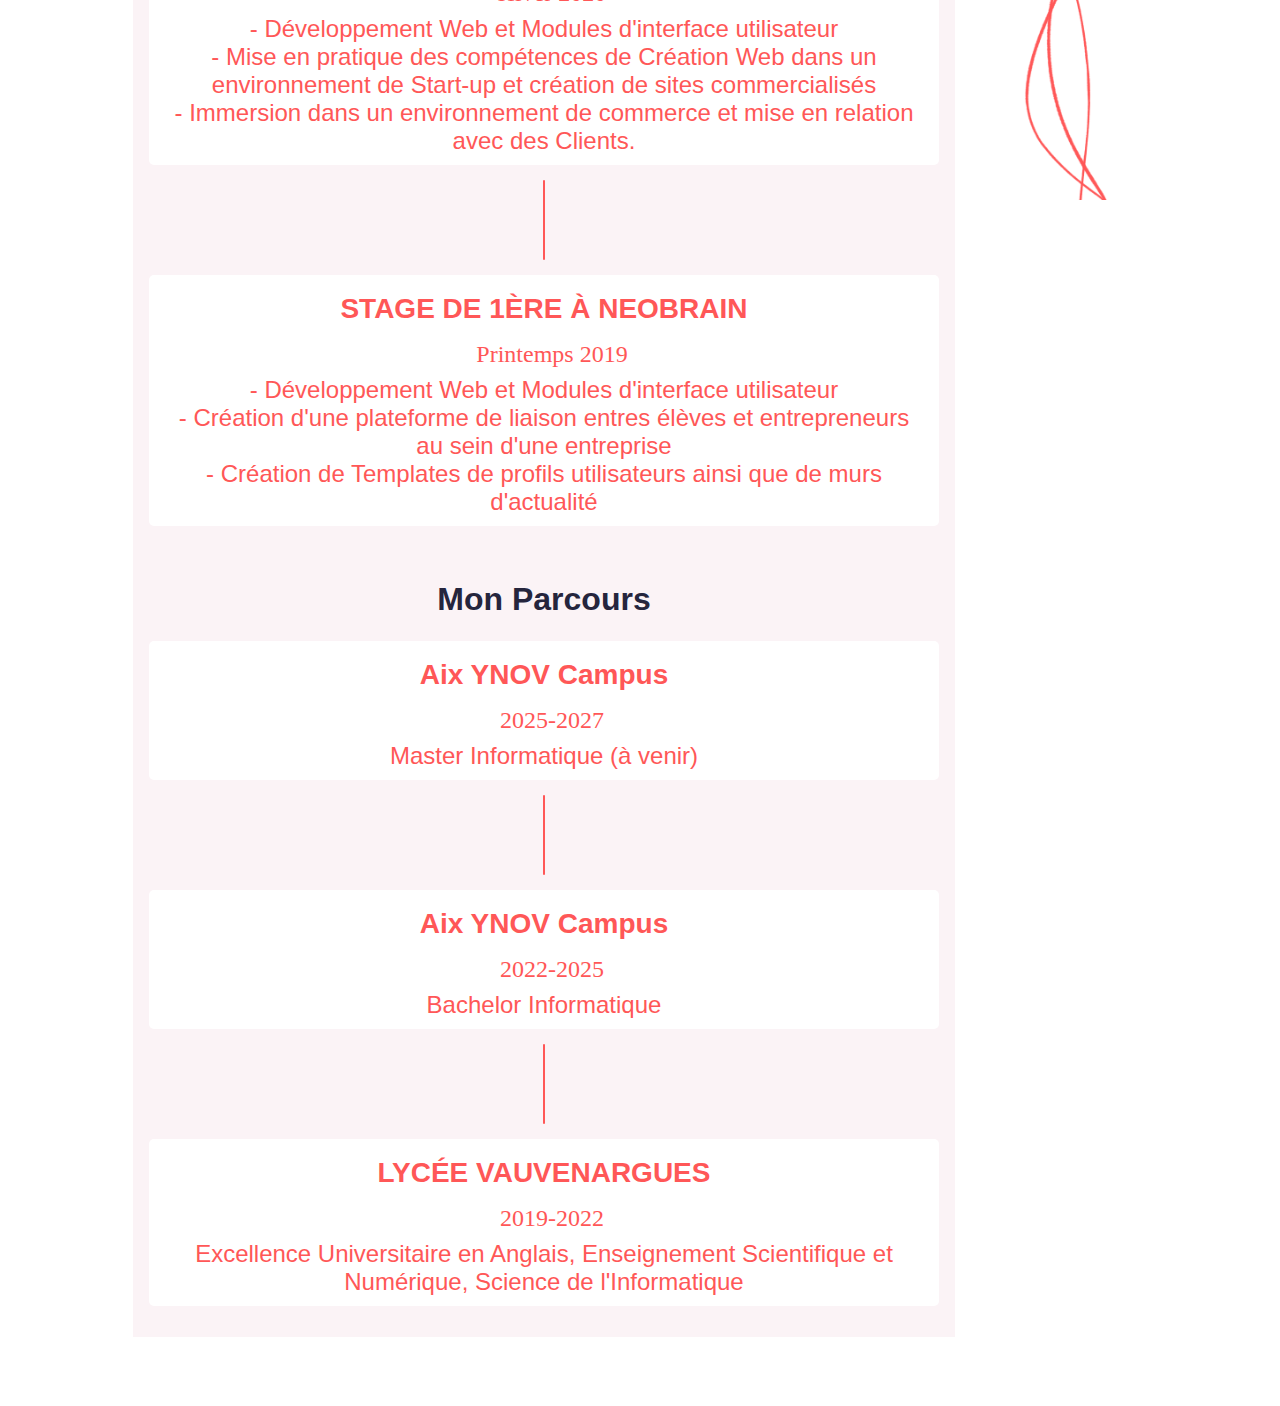
==== commit 1aad0768: "Updated CV & Experience" ====
--- a/index.html
+++ b/index.html
@@ -7,7 +7,7 @@
 
         <title>Axel Sevenet</title>
         <link rel="icon" href="assets/images/favicon.ico" />
-        
+
         <link href="css/style.min.css" rel="stylesheet">
         <link href="assets/fontawesome/css/all.css" rel="stylesheet">
         <script src="scripts/script.js" type="text/javascript"></script>
@@ -17,13 +17,13 @@
             <div id="header-content">
                 <a id="header-content-logo" href="index.html">
                     <img id="header-logo" src="assets/images/logo-white.png" alt="logo">
-        
+
                     <div id="header-content-title">
                         <p>Axel Sevenet</p>
                         <p>Web Developer</p>
                     </div>
                 </a>
-        
+
                 <div id="header-content-dropdown">
                     <p id="header-content-dropdown-button">
                         <i class="fa-solid fa-bars"></i>
@@ -44,7 +44,7 @@
             <img class="background-trail background-trail-2" src="assets/images/trail-2.png" alt="">
             <img class="background-trail background-trail-3" src="assets/images/trail-3.png" alt="">
         </div>
-        
+
         <div id="main">
             <div class="content">
 
@@ -55,7 +55,7 @@
                         <p>
                             Je suis un étudiant en informatique à l'école YNOV d'Aix en Provence.
                             Je suis également passionné par la programmation et son application dans différents domaines artistiques.
-                            
+
                         </p>
                     </div>
                 </div>
@@ -66,7 +66,7 @@
                     <a class="hoverable content-box" href="https://www.linkedin.com/in/axel-sevenet-52716020b/">
                         LinkedIn <i class="fa-brands fa-linkedin"></i>
                     </a>
-                    <a class="hoverable content-box" href="assets/CV Axel Sevenet.pdf">
+                    <a class="hoverable content-box" href="assets/CV_AxelSevenet.pdf">
                         <span>Mon CV</span>
                         <i class="fa-solid fa-download"></i>
                     </a>
@@ -74,7 +74,7 @@
 
                 <h1 id="my-experience">Mon Experience Professionnelle</h1>
 
-                <!-- <div class="hoverable content-box">
+                <div class="hoverable content-box">
                     <div class="content-text">
                         <h2>
                             Création de Sites Web pour SVCV
@@ -85,9 +85,18 @@
                         <p> - Maquettage, Création et mise en place de deux sites web. </p>
                         <p> - Élaboration de sites prêt à l'usage et à l'expansion aux mains du client. </p>
                         <p> - Création d'une expérience claire et facile pour des clients âgés. </p>
+                        <p> - Mise en ligne via OVHcloud. </p>
+                        <span>
+                            <a class="hoverable-deep content-box" href="https://lesterel13.fr" target="_blank" >
+                                L'Estérel
+                            </a>
+                            <a class="hoverable-deep content-box" href="https://maison-de-retraite-l-estelan-rognes.fr" target="_blank" >
+                                L'Estelan
+                            </a>
+                        </span>
                     </div>
                 </div>
-                <i class="vertical-line"></i> -->
+                <i class="vertical-line"></i>
                 <div class="hoverable content-box timeline-object">
                     <div class="content-text">
                         <h2>
@@ -173,20 +182,6 @@
                         </p>
                     </div>
                 </div>
-                <i class="vertical-line"></i>
-                <div class="hoverable content-box timeline-object">
-                    <div class="content-text">
-                        <h2>
-                            LYCÉE PAUL CEZANNE
-                        </h2>
-                        <span class="tools">
-                            2018-2019
-                        </span>
-                        <p>
-                            Spécialités Numérique et Science de l'Informatique, Maths et Sciences de l'Ingénieur
-                        </p>
-                    </div>
-                </div>
 
             </div>
         </div>
--- a/css/style.min.css
+++ b/css/style.min.css
@@ -1 +1 @@
-.text,.inverse-hoverable *,.inverse-hoverable,.hoverable:hover *,.hoverable:hover,#dark-mode-toggle,h1,h2,h3,i,p,span,code{color:#25253d !important}.text-alt{color:#fff !important}.primary,.inverse-hoverable:hover *,.inverse-hoverable:hover,.hoverable *,.hoverable{color:#ff5757 !important}.primary-bg,#header,.vertical-line,.inverse-hoverable,.hoverable:hover{background-color:#ff5757 !important}.secondary{color:#fff !important}.secondary-bg,.blog,.inverse-hoverable:hover,.hoverable,pre,body{background-color:#fff !important}.ternary{color:#fbf3f6 !important}.ternary-bg,.contact-info,.content{background-color:#fbf3f6 !important}.dark-mode .text,.dark-mode .inverse-hoverable *,.inverse-hoverable .dark-mode *,.dark-mode .inverse-hoverable,.dark-mode .hoverable:hover *,.hoverable:hover .dark-mode *,.dark-mode .hoverable:hover,.dark-mode #dark-mode-toggle,.dark-mode h1,.dark-mode h2,.dark-mode h3,.dark-mode i,.dark-mode p,.dark-mode span,.dark-mode code{color:#fff !important}.dark-mode .text-alt{color:#25253d !important}.dark-mode .primary,.dark-mode .inverse-hoverable:hover *,.inverse-hoverable:hover .dark-mode *,.dark-mode .inverse-hoverable:hover,.dark-mode .hoverable *,.hoverable .dark-mode *,.dark-mode .hoverable{color:#ff5757 !important}.dark-mode .primary-bg,.dark-mode #header,.dark-mode .vertical-line,.dark-mode .inverse-hoverable,.dark-mode .hoverable:hover{background-color:#ff5757 !important}.dark-mode .secondary{color:#25253d !important}.dark-mode .secondary-bg,.dark-mode .blog,.dark-mode .inverse-hoverable:hover,.dark-mode .hoverable,.dark-mode pre,.dark-mode body{background-color:#25253d !important}.dark-mode .ternary{color:#1f1f2b !important}.dark-mode .ternary-bg,.dark-mode .contact-info,.dark-mode .content{background-color:#1f1f2b !important}*{transition:color .3s linear !important;transition:background-color .3s linear !important}body{width:100%;display:flex;flex-direction:column;justify-content:center;margin:0}h1,h2,h3,i,p,a,span{font-size:1.5rem;margin:0;font-style:normal;font-family:"Roboto",sans-serif;text-decoration:none;text-align:center}h1{font-size:2rem;margin-top:2.5rem;margin-bottom:8px}h2{font-size:1.75rem;margin:.5rem .25rem}i{margin:.5rem 0}a{color:#ff5757 !important}pre{font-family:"Roboto Mono",monospace;font-size:1.25rem;padding:.25rem 1.5rem;border-radius:15px}#dark-mode-toggle{margin:auto 0}.content-box{margin:15px;padding:10px 15px;display:flex;flex-direction:row;justify-content:space-evenly;align-items:center;gap:10px}.timeline-object{width:100%;box-sizing:border-box}.hoverable{transition:all .3s linear;border-radius:5px}.inverse-hoverable{transition:all .3s linear;border-radius:5px;margin:15px;padding:10px}.info-separator{margin:0}.vertical-line{width:2px;height:5rem;border-radius:15px;margin:0 10px}.tools{font-family:"Times New Roman",Times,serif;display:flex;flex-direction:row;flex-wrap:wrap;justify-content:space-evenly;align-items:center;width:100%;height:100%;padding:.5rem}.tools *{margin:0 .1rem;opacity:.7}#header{position:fixed;top:0;left:0;width:100%;display:flex;flex-direction:row;justify-content:space-between;align-items:center}#header-logo{width:8vh;height:8vh}#header-content{display:flex;flex-direction:row;justify-content:space-between;align-items:center;width:100%;height:10vh;padding:1.5rem 2rem}#header-content-logo{display:flex;flex-direction:row;justify-content:flex-start;align-items:center}#header-content-title{display:flex;flex-direction:column;justify-content:space-around;align-items:center}#header-content-title>*{color:#fff !important}#header-content-dropdown{width:70%;display:flex;flex-direction:row-reverse}#header-content-dropdown-button{width:8vh;height:8vh;justify-content:center;align-items:center;display:none}#header-content-pages{width:100%;display:flex;flex-direction:row;justify-content:space-evenly}#header a{color:#fff;font-size:1.5rem;font-family:"Roboto",sans-serif}#background-trail-container{position:fixed;top:0;left:80vw;width:10%;z-index:-10}.background-trail{height:200vh;position:absolute}.background-trail-1{animation:trail2 20s linear infinite}.background-trail-2{animation:trail1 14s linear infinite}.background-trail-3{animation:trail1 8s linear infinite}#main{width:65%;left:0;margin:22vh 10vw 5vh 10vw;display:flex;flex-direction:column;align-items:center}.content{display:flex;flex-direction:column;justify-content:flex-start;align-items:center;min-height:70vh;width:95%;margin:1.5rem 0;padding:1rem}.contact-info{display:flex;flex-direction:row;flex-wrap:wrap;justify-content:space-evenly;align-items:center;width:100%;height:100%;padding:1rem}.skill{display:flex;flex-direction:column;justify-content:center;align-items:center;text-align:center;min-height:14rem;min-width:14rem;width:14vw}.skill-container{display:flex;flex-direction:row;flex-wrap:wrap;justify-content:space-evenly;align-items:center;width:100%;height:100%;padding:1rem}.blog{overflow:hidden;display:flex;flex-direction:column;justify-content:flex-start;align-items:center;text-align:center;padding-bottom:2rem;width:22rem;margin:1rem .75rem;border-radius:15px}.blog-image{width:85%;height:85%;border-radius:15px;margin:2rem 1rem}.blog-header-image{height:100%;width:auto}.blog-header-image-wrapper{height:14rem;width:22rem;overflow:hidden}.blog-container{display:flex;flex-direction:row;flex-wrap:wrap;justify-content:space-evenly;align-items:flex-start;width:100%;height:100%;padding:1rem}.project{display:flex;flex-direction:column;justify-content:center;align-items:center;text-align:center;height:fit-content;min-width:15rem;width:12vw}.project-info{display:flex;flex-direction:column;justify-content:center;align-items:center;text-align:center;height:100%;width:100%;padding:.5rem}.project-container{display:flex;flex-direction:row;flex-wrap:wrap;justify-content:space-around;align-items:flex-start;width:100%;height:100%;padding:1rem}.project img{width:100%;height:100%}@keyframes trail1{0%{transform:translateY(0)}100%{transform:translateY(-50%)}}@keyframes trail2{0%{transform:translateY(-50%)}100%{transform:translateY(0)}}@media(max-width: 860px){#header-content-pages{display:none;position:absolute;flex-direction:column;justify-content:space-evenly;align-items:center;min-width:35vw;padding:1rem 0;right:0;top:calc(10vh + 3rem);background-color:#ff5757}#header-content-pages a{text-align:center;padding:2vh 0}#header-content-dropdown{width:85%}#header-content-dropdown-button{display:flex}#header-content-dropdown:hover #header-content-pages{display:flex}#header-content-title{display:none}#main{margin:22vh 1.5vw 5vh 1.5vw;width:auto}.info-separator{display:none}.contact-info>*{width:100%}.info-separator{margin:0}}/*# sourceMappingURL=style.min.css.map */+.text,.inverse-hoverable *,.inverse-hoverable,.hoverable-deep:hover *,.hoverable-deep:hover,.hoverable:hover *,.hoverable:hover,#dark-mode-toggle,h1,h2,h3,i,p,span,code{color:#25253d}.text-alt{color:#fff}.primary,.inverse-hoverable:hover *,.inverse-hoverable:hover,.hoverable-deep *,.hoverable-deep,.hoverable *,.hoverable{color:#ff5757}.primary-bg,#header,.vertical-line,.inverse-hoverable,.hoverable-deep:hover,.hoverable:hover{background-color:#ff5757}.secondary{color:#fff}.secondary-bg,.blog,.inverse-hoverable:hover,.hoverable,pre,body{background-color:#fff}.tertiary{color:#fbf3f6}.tertiary-bg,.contact-info,.content,.hoverable-deep{background-color:#fbf3f6}.dark-mode .text,.dark-mode .inverse-hoverable *,.inverse-hoverable .dark-mode *,.dark-mode .inverse-hoverable,.dark-mode .hoverable-deep:hover *,.hoverable-deep:hover .dark-mode *,.dark-mode .hoverable-deep:hover,.dark-mode .hoverable:hover *,.hoverable:hover .dark-mode *,.dark-mode .hoverable:hover,.dark-mode #dark-mode-toggle,.dark-mode h1,.dark-mode h2,.dark-mode h3,.dark-mode i,.dark-mode p,.dark-mode span,.dark-mode code{color:#fff}.dark-mode .text-alt{color:#25253d}.dark-mode .primary,.dark-mode .inverse-hoverable:hover *,.inverse-hoverable:hover .dark-mode *,.dark-mode .inverse-hoverable:hover,.dark-mode .hoverable-deep *,.hoverable-deep .dark-mode *,.dark-mode .hoverable-deep,.dark-mode .hoverable *,.hoverable .dark-mode *,.dark-mode .hoverable{color:#ff5757}.dark-mode .primary-bg,.dark-mode #header,.dark-mode .vertical-line,.dark-mode .inverse-hoverable,.dark-mode .hoverable-deep:hover,.dark-mode .hoverable:hover{background-color:#ff5757}.dark-mode .secondary{color:#25253d}.dark-mode .secondary-bg,.dark-mode .blog,.dark-mode .inverse-hoverable:hover,.dark-mode .hoverable,.dark-mode pre,.dark-mode body{background-color:#25253d}.dark-mode .tertiary{color:#1f1f2b}.dark-mode .tertiary-bg,.dark-mode .contact-info,.dark-mode .content,.dark-mode .hoverable-deep{background-color:#1f1f2b}*{transition:color .3s linear;transition:background-color .3s linear}body{width:100%;display:flex;flex-direction:column;justify-content:center;margin:0}h1,h2,h3,i,p,a,span{font-size:1.5rem;margin:0;font-style:normal;font-family:"Roboto",sans-serif;text-decoration:none;text-align:center}h1{font-size:2rem;margin-top:2.5rem;margin-bottom:8px}h2{font-size:1.75rem;margin:.5rem .25rem}i{margin:.5rem 0}a{color:#ff5757}pre{font-family:"Roboto Mono",monospace;font-size:1.25rem;padding:.25rem 1.5rem;border-radius:15px}#dark-mode-toggle{margin:auto 0}.content-box{margin:15px;padding:10px 15px;display:flex;flex-direction:row;justify-content:space-evenly;align-items:center;gap:10px}.timeline-object{width:100%;box-sizing:border-box}.hoverable{transition:all .3s linear;border-radius:5px}.hoverable-deep{transition:all .3s linear;border-radius:5px}.inverse-hoverable{transition:all .3s linear;border-radius:5px;margin:15px;padding:10px}.info-separator{margin:0}.vertical-line{width:2px;height:5rem;border-radius:15px;margin:0 10px}.tools{font-family:"Times New Roman",Times,serif;display:flex;flex-direction:row;flex-wrap:wrap;justify-content:space-evenly;align-items:center;width:100%;height:100%;padding:.5rem}.tools *{margin:0 .1rem;opacity:.7}#header{position:fixed;top:0;left:0;width:100%;display:flex;flex-direction:row;justify-content:space-between;align-items:center}#header-logo{width:8vh;height:8vh}#header-content{display:flex;flex-direction:row;justify-content:space-between;align-items:center;width:100%;height:10vh;padding:1.5rem 2rem}#header-content-logo{display:flex;flex-direction:row;justify-content:flex-start;align-items:center}#header-content-title{display:flex;flex-direction:column;justify-content:space-around;align-items:center}#header-content-title>*{color:#fff}#header-content-dropdown{width:70%;display:flex;flex-direction:row-reverse}#header-content-dropdown-button{width:8vh;height:8vh;justify-content:center;align-items:center;display:none}#header-content-pages{width:100%;display:flex;flex-direction:row;justify-content:space-evenly}#header a{color:#fff;font-size:1.5rem;font-family:"Roboto",sans-serif}#background-trail-container{position:fixed;top:0;left:80vw;width:10%;z-index:-10}.background-trail{height:200vh;position:absolute}.background-trail-1{animation:trail2 20s linear infinite}.background-trail-2{animation:trail1 14s linear infinite}.background-trail-3{animation:trail1 8s linear infinite}#main{width:65%;left:0;margin:22vh 10vw 5vh 10vw;display:flex;flex-direction:column;align-items:center}.content{display:flex;flex-direction:column;justify-content:flex-start;align-items:center;min-height:70vh;width:95%;margin:1.5rem 0;padding:1rem}.contact-info{display:flex;flex-direction:row;flex-wrap:wrap;justify-content:space-evenly;align-items:center;width:100%;height:100%;padding:1rem}.skill{display:flex;flex-direction:column;justify-content:center;align-items:center;text-align:center;min-height:14rem;min-width:14rem;width:14vw}.skill-container{display:flex;flex-direction:row;flex-wrap:wrap;justify-content:space-evenly;align-items:center;width:100%;height:100%;padding:1rem}.blog{overflow:hidden;display:flex;flex-direction:column;justify-content:flex-start;align-items:center;text-align:center;padding-bottom:2rem;width:22rem;margin:1rem .75rem;border-radius:15px}.blog-image{width:85%;height:85%;border-radius:15px;margin:2rem 1rem}.blog-header-image{height:100%;width:auto}.blog-header-image-wrapper{height:14rem;width:22rem;overflow:hidden}.blog-container{display:flex;flex-direction:row;flex-wrap:wrap;justify-content:space-evenly;align-items:flex-start;width:100%;height:100%;padding:1rem}.project{display:flex;flex-direction:column;justify-content:center;align-items:center;text-align:center;height:fit-content;min-width:15rem;width:12vw}.project-info{display:flex;flex-direction:column;justify-content:center;align-items:center;text-align:center;height:100%;width:100%;padding:.5rem}.project-container{display:flex;flex-direction:row;flex-wrap:wrap;justify-content:space-around;align-items:flex-start;width:100%;height:100%;padding:1rem}.project img{width:100%;height:100%}@keyframes trail1{0%{transform:translateY(0)}100%{transform:translateY(-50%)}}@keyframes trail2{0%{transform:translateY(-50%)}100%{transform:translateY(0)}}@media(max-width: 860px){#header-content-pages{display:none;position:absolute;flex-direction:column;justify-content:space-evenly;align-items:center;min-width:35vw;padding:1rem 0;right:0;top:calc(10vh + 3rem);background-color:#ff5757}#header-content-pages a{text-align:center;padding:2vh 0}#header-content-dropdown{width:85%}#header-content-dropdown-button{display:flex}#header-content-dropdown:hover #header-content-pages{display:flex}#header-content-title{display:none}#main{margin:22vh 1.5vw 5vh 1.5vw;width:auto}.info-separator{display:none}.contact-info>*{width:100%}.info-separator{margin:0}}/*# sourceMappingURL=style.min.css.map */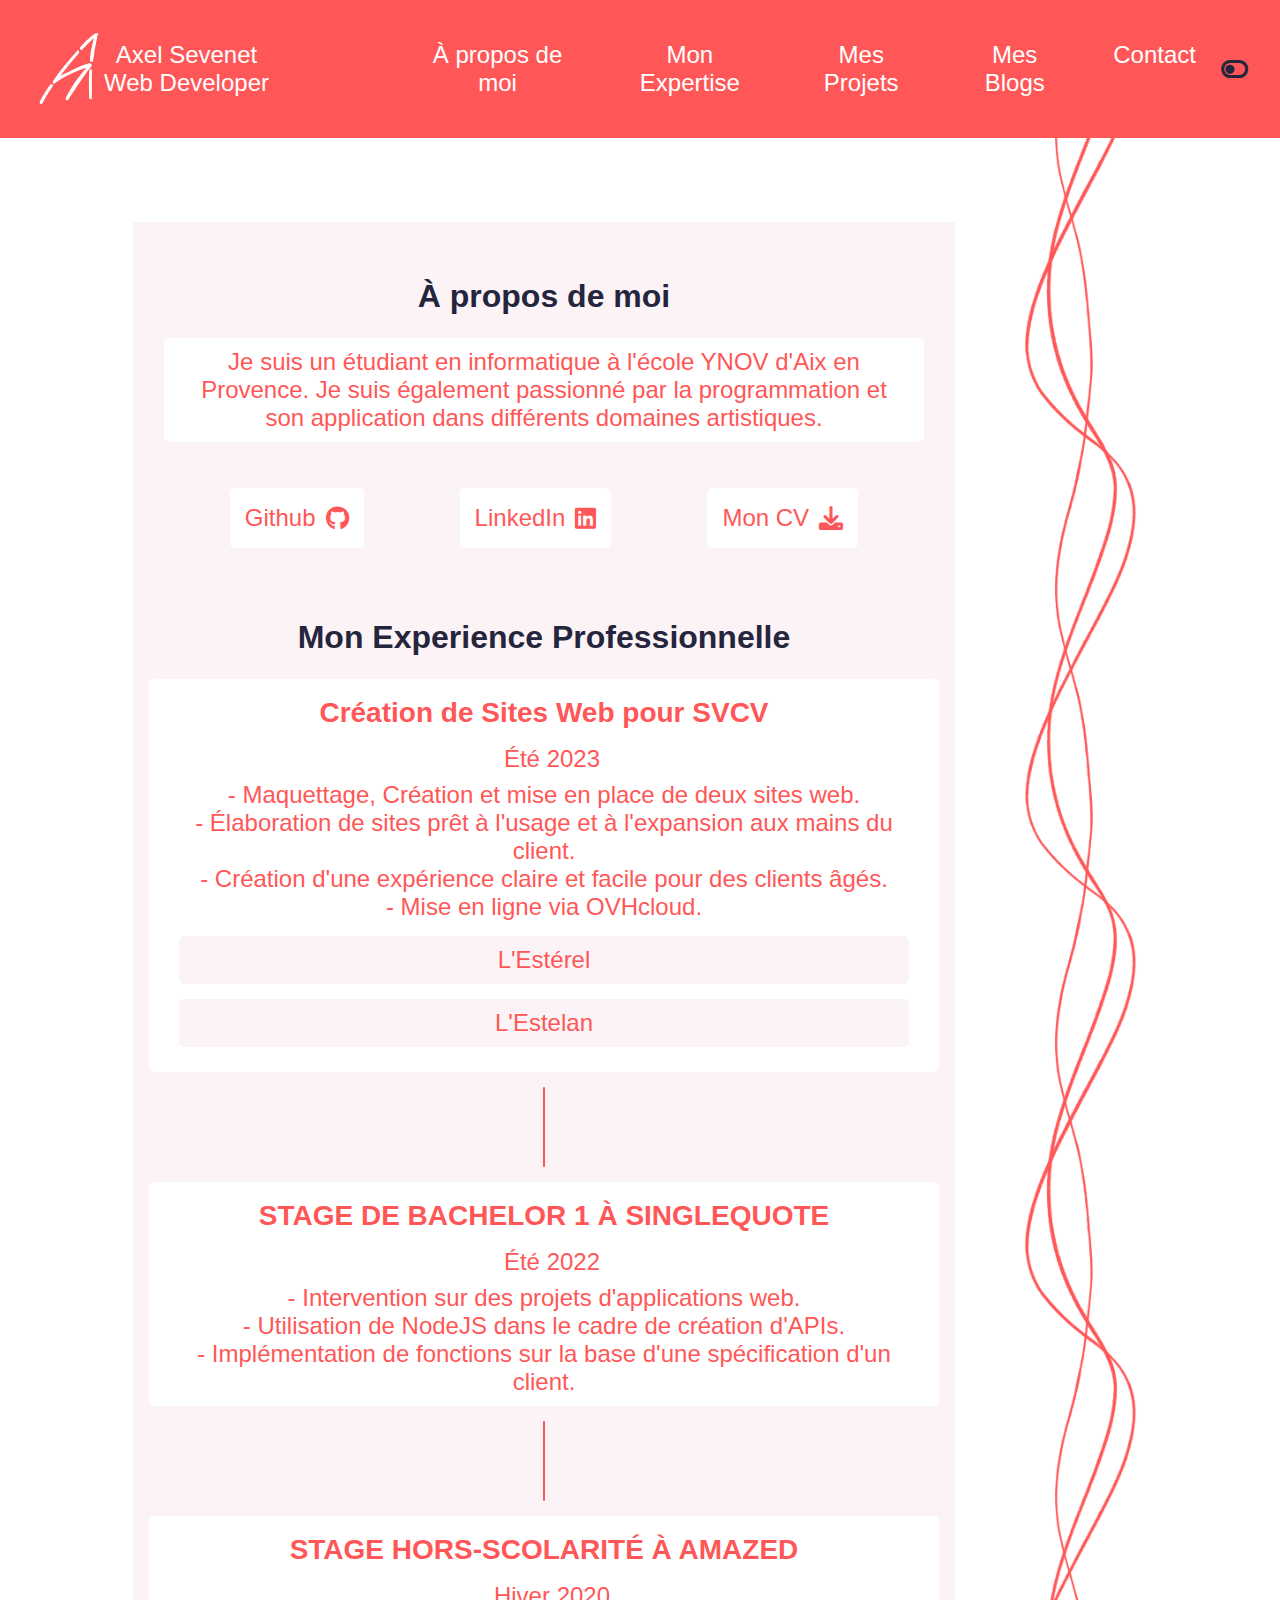
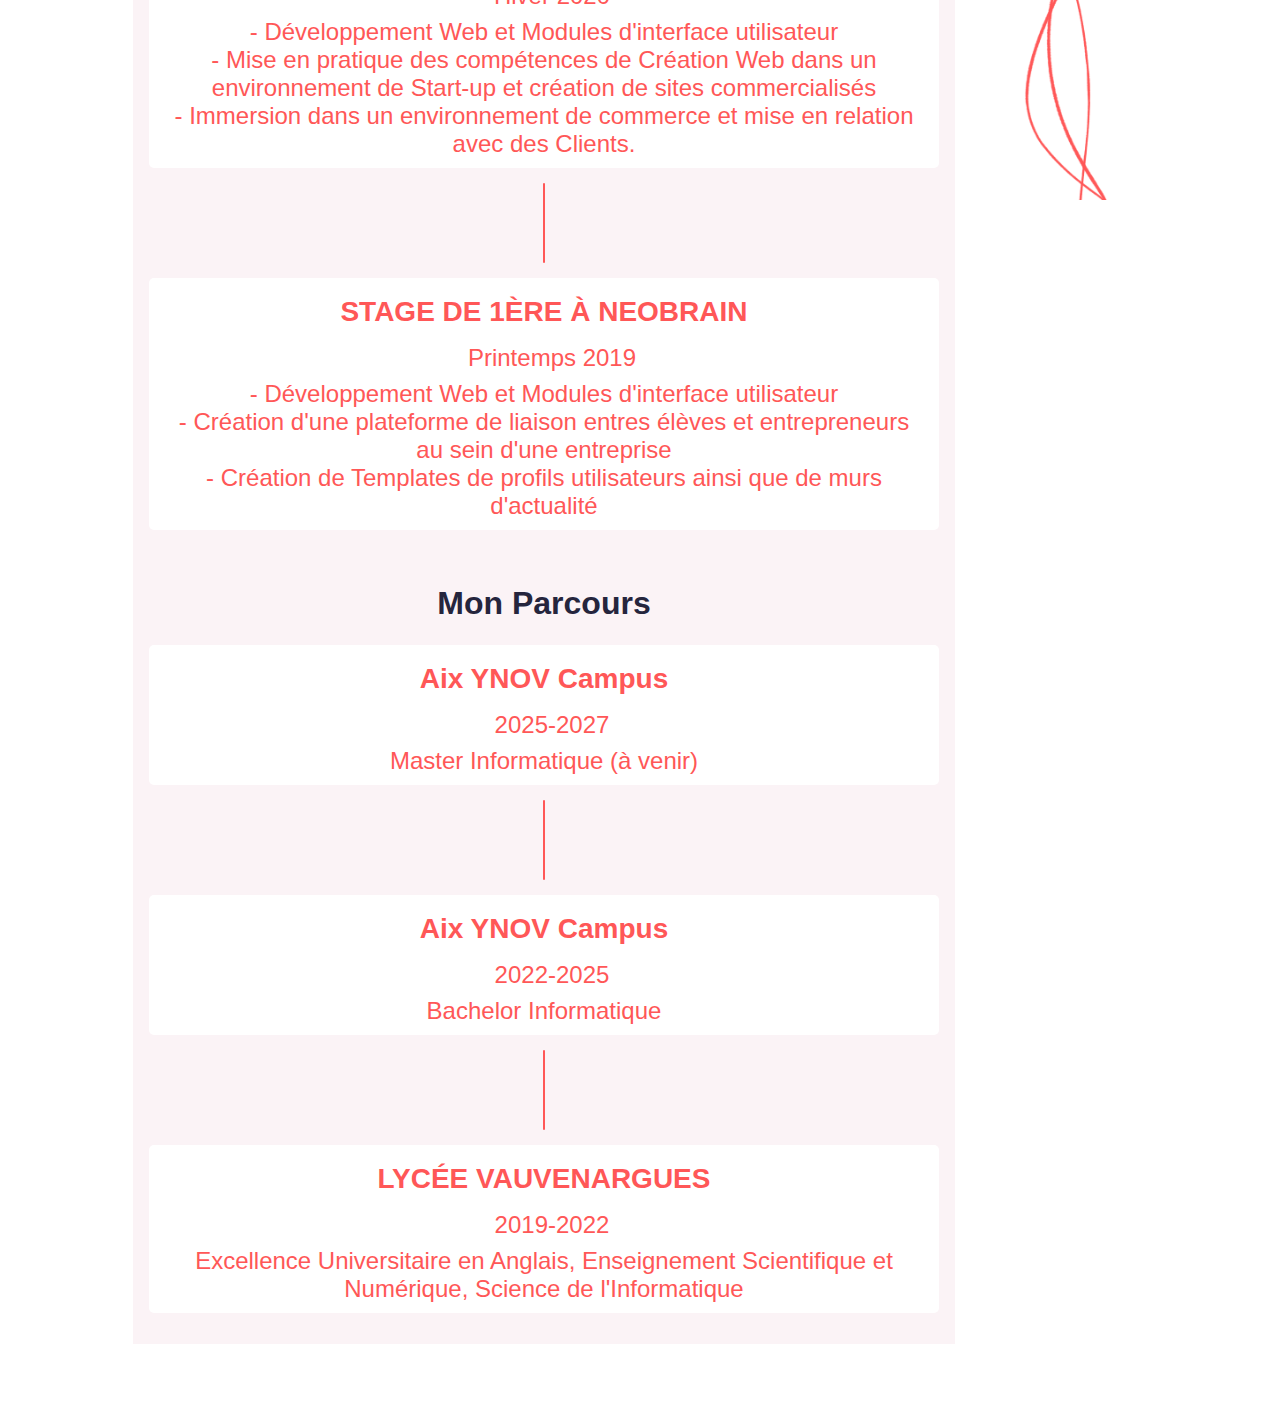
==== commit ab7e63b7: "Updated style and CV" ====
--- a/index.html
+++ b/index.html
@@ -74,7 +74,7 @@
 
                 <h1 id="my-experience">Mon Experience Professionnelle</h1>
 
-                <div class="hoverable content-box">
+                <div class="hoverable content-box timeline-object">
                     <div class="content-text">
                         <h2>
                             Création de Sites Web pour SVCV
@@ -87,10 +87,10 @@
                         <p> - Création d'une expérience claire et facile pour des clients âgés. </p>
                         <p> - Mise en ligne via OVHcloud. </p>
                         <span>
-                            <a class="hoverable-deep content-box" href="https://lesterel13.fr" target="_blank" >
+                            <a class="hoverable content-box" href="https://lesterel13.fr" target="_blank" >
                                 L'Estérel
                             </a>
-                            <a class="hoverable-deep content-box" href="https://maison-de-retraite-l-estelan-rognes.fr" target="_blank" >
+                            <a class="hoverable content-box" href="https://maison-de-retraite-l-estelan-rognes.fr" target="_blank" >
                                 L'Estelan
                             </a>
                         </span>
--- a/css/style.min.css
+++ b/css/style.min.css
@@ -1 +1 @@
-.text,.inverse-hoverable *,.inverse-hoverable,.hoverable-deep:hover *,.hoverable-deep:hover,.hoverable:hover *,.hoverable:hover,#dark-mode-toggle,h1,h2,h3,i,p,span,code{color:#25253d}.text-alt{color:#fff}.primary,.inverse-hoverable:hover *,.inverse-hoverable:hover,.hoverable-deep *,.hoverable-deep,.hoverable *,.hoverable{color:#ff5757}.primary-bg,#header,.vertical-line,.inverse-hoverable,.hoverable-deep:hover,.hoverable:hover{background-color:#ff5757}.secondary{color:#fff}.secondary-bg,.blog,.inverse-hoverable:hover,.hoverable,pre,body{background-color:#fff}.tertiary{color:#fbf3f6}.tertiary-bg,.contact-info,.content,.hoverable-deep{background-color:#fbf3f6}.dark-mode .text,.dark-mode .inverse-hoverable *,.inverse-hoverable .dark-mode *,.dark-mode .inverse-hoverable,.dark-mode .hoverable-deep:hover *,.hoverable-deep:hover .dark-mode *,.dark-mode .hoverable-deep:hover,.dark-mode .hoverable:hover *,.hoverable:hover .dark-mode *,.dark-mode .hoverable:hover,.dark-mode #dark-mode-toggle,.dark-mode h1,.dark-mode h2,.dark-mode h3,.dark-mode i,.dark-mode p,.dark-mode span,.dark-mode code{color:#fff}.dark-mode .text-alt{color:#25253d}.dark-mode .primary,.dark-mode .inverse-hoverable:hover *,.inverse-hoverable:hover .dark-mode *,.dark-mode .inverse-hoverable:hover,.dark-mode .hoverable-deep *,.hoverable-deep .dark-mode *,.dark-mode .hoverable-deep,.dark-mode .hoverable *,.hoverable .dark-mode *,.dark-mode .hoverable{color:#ff5757}.dark-mode .primary-bg,.dark-mode #header,.dark-mode .vertical-line,.dark-mode .inverse-hoverable,.dark-mode .hoverable-deep:hover,.dark-mode .hoverable:hover{background-color:#ff5757}.dark-mode .secondary{color:#25253d}.dark-mode .secondary-bg,.dark-mode .blog,.dark-mode .inverse-hoverable:hover,.dark-mode .hoverable,.dark-mode pre,.dark-mode body{background-color:#25253d}.dark-mode .tertiary{color:#1f1f2b}.dark-mode .tertiary-bg,.dark-mode .contact-info,.dark-mode .content,.dark-mode .hoverable-deep{background-color:#1f1f2b}*{transition:color .3s linear;transition:background-color .3s linear}body{width:100%;display:flex;flex-direction:column;justify-content:center;margin:0}h1,h2,h3,i,p,a,span{font-size:1.5rem;margin:0;font-style:normal;font-family:"Roboto",sans-serif;text-decoration:none;text-align:center}h1{font-size:2rem;margin-top:2.5rem;margin-bottom:8px}h2{font-size:1.75rem;margin:.5rem .25rem}i{margin:.5rem 0}a{color:#ff5757}pre{font-family:"Roboto Mono",monospace;font-size:1.25rem;padding:.25rem 1.5rem;border-radius:15px}#dark-mode-toggle{margin:auto 0}.content-box{margin:15px;padding:10px 15px;display:flex;flex-direction:row;justify-content:space-evenly;align-items:center;gap:10px}.timeline-object{width:100%;box-sizing:border-box}.hoverable{transition:all .3s linear;border-radius:5px}.hoverable-deep{transition:all .3s linear;border-radius:5px}.inverse-hoverable{transition:all .3s linear;border-radius:5px;margin:15px;padding:10px}.info-separator{margin:0}.vertical-line{width:2px;height:5rem;border-radius:15px;margin:0 10px}.tools{font-family:"Times New Roman",Times,serif;display:flex;flex-direction:row;flex-wrap:wrap;justify-content:space-evenly;align-items:center;width:100%;height:100%;padding:.5rem}.tools *{margin:0 .1rem;opacity:.7}#header{position:fixed;top:0;left:0;width:100%;display:flex;flex-direction:row;justify-content:space-between;align-items:center}#header-logo{width:8vh;height:8vh}#header-content{display:flex;flex-direction:row;justify-content:space-between;align-items:center;width:100%;height:10vh;padding:1.5rem 2rem}#header-content-logo{display:flex;flex-direction:row;justify-content:flex-start;align-items:center}#header-content-title{display:flex;flex-direction:column;justify-content:space-around;align-items:center}#header-content-title>*{color:#fff}#header-content-dropdown{width:70%;display:flex;flex-direction:row-reverse}#header-content-dropdown-button{width:8vh;height:8vh;justify-content:center;align-items:center;display:none}#header-content-pages{width:100%;display:flex;flex-direction:row;justify-content:space-evenly}#header a{color:#fff;font-size:1.5rem;font-family:"Roboto",sans-serif}#background-trail-container{position:fixed;top:0;left:80vw;width:10%;z-index:-10}.background-trail{height:200vh;position:absolute}.background-trail-1{animation:trail2 20s linear infinite}.background-trail-2{animation:trail1 14s linear infinite}.background-trail-3{animation:trail1 8s linear infinite}#main{width:65%;left:0;margin:22vh 10vw 5vh 10vw;display:flex;flex-direction:column;align-items:center}.content{display:flex;flex-direction:column;justify-content:flex-start;align-items:center;min-height:70vh;width:95%;margin:1.5rem 0;padding:1rem}.contact-info{display:flex;flex-direction:row;flex-wrap:wrap;justify-content:space-evenly;align-items:center;width:100%;height:100%;padding:1rem}.skill{display:flex;flex-direction:column;justify-content:center;align-items:center;text-align:center;min-height:14rem;min-width:14rem;width:14vw}.skill-container{display:flex;flex-direction:row;flex-wrap:wrap;justify-content:space-evenly;align-items:center;width:100%;height:100%;padding:1rem}.blog{overflow:hidden;display:flex;flex-direction:column;justify-content:flex-start;align-items:center;text-align:center;padding-bottom:2rem;width:22rem;margin:1rem .75rem;border-radius:15px}.blog-image{width:85%;height:85%;border-radius:15px;margin:2rem 1rem}.blog-header-image{height:100%;width:auto}.blog-header-image-wrapper{height:14rem;width:22rem;overflow:hidden}.blog-container{display:flex;flex-direction:row;flex-wrap:wrap;justify-content:space-evenly;align-items:flex-start;width:100%;height:100%;padding:1rem}.project{display:flex;flex-direction:column;justify-content:center;align-items:center;text-align:center;height:fit-content;min-width:15rem;width:12vw}.project-info{display:flex;flex-direction:column;justify-content:center;align-items:center;text-align:center;height:100%;width:100%;padding:.5rem}.project-container{display:flex;flex-direction:row;flex-wrap:wrap;justify-content:space-around;align-items:flex-start;width:100%;height:100%;padding:1rem}.project img{width:100%;height:100%}@keyframes trail1{0%{transform:translateY(0)}100%{transform:translateY(-50%)}}@keyframes trail2{0%{transform:translateY(-50%)}100%{transform:translateY(0)}}@media(max-width: 860px){#header-content-pages{display:none;position:absolute;flex-direction:column;justify-content:space-evenly;align-items:center;min-width:35vw;padding:1rem 0;right:0;top:calc(10vh + 3rem);background-color:#ff5757}#header-content-pages a{text-align:center;padding:2vh 0}#header-content-dropdown{width:85%}#header-content-dropdown-button{display:flex}#header-content-dropdown:hover #header-content-pages{display:flex}#header-content-title{display:none}#main{margin:22vh 1.5vw 5vh 1.5vw;width:auto}.info-separator{display:none}.contact-info>*{width:100%}.info-separator{margin:0}}/*# sourceMappingURL=style.min.css.map */+.text,.inverse-hoverable *,.inverse-hoverable,.hoverable:hover .hoverable:hover,.hoverable:hover *,#dark-mode-toggle,h1,h2,h3,i,p,span,code{color:#25253d}.text-alt{color:#fff}.primary,.inverse-hoverable:hover *,.inverse-hoverable:hover,.hoverable:hover .hoverable,.hoverable *,.hoverable{color:#ff5757}.primary-bg,#header,.vertical-line,.inverse-hoverable,.hoverable:hover{background-color:#ff5757}.secondary{color:#fff}.secondary-bg,.blog,.inverse-hoverable:hover,.hoverable:hover .hoverable:hover,.hoverable,pre,body{background-color:#fff}.tertiary{color:#fbf3f6}.tertiary-bg,.contact-info,.content,.hoverable .hoverable{background-color:#fbf3f6}.dark-mode .text,.dark-mode .inverse-hoverable *,.inverse-hoverable .dark-mode *,.dark-mode .inverse-hoverable,.dark-mode .hoverable:hover .hoverable:hover,.hoverable:hover .dark-mode .hoverable:hover,.dark-mode .hoverable:hover *,.hoverable:hover .dark-mode *,.dark-mode #dark-mode-toggle,.dark-mode h1,.dark-mode h2,.dark-mode h3,.dark-mode i,.dark-mode p,.dark-mode span,.dark-mode code{color:#fff}.dark-mode .text-alt{color:#25253d}.dark-mode .primary,.dark-mode .inverse-hoverable:hover *,.inverse-hoverable:hover .dark-mode *,.dark-mode .inverse-hoverable:hover,.dark-mode .hoverable:hover .hoverable,.hoverable:hover .dark-mode .hoverable,.dark-mode .hoverable *,.hoverable .dark-mode *,.dark-mode .hoverable{color:#ff5757}.dark-mode .primary-bg,.dark-mode #header,.dark-mode .vertical-line,.dark-mode .inverse-hoverable,.dark-mode .hoverable:hover{background-color:#ff5757}.dark-mode .secondary{color:#25253d}.dark-mode .secondary-bg,.dark-mode .blog,.dark-mode .inverse-hoverable:hover,.dark-mode .hoverable:hover .hoverable:hover,.hoverable:hover .dark-mode .hoverable:hover,.dark-mode .hoverable,.dark-mode pre,.dark-mode body{background-color:#25253d}.dark-mode .tertiary{color:#1f1f2b}.dark-mode .tertiary-bg,.dark-mode .contact-info,.dark-mode .content,.dark-mode .hoverable .hoverable,.hoverable .dark-mode .hoverable{background-color:#1f1f2b}*{transition:color .3s linear;transition:background-color .3s linear}body{width:100%;display:flex;flex-direction:column;justify-content:center;margin:0}h1,h2,h3,i,p,a,span{font-size:1.5rem;margin:0;font-style:normal;font-family:"Roboto",sans-serif;text-decoration:none;text-align:center}h1{font-size:2rem;margin-top:2.5rem;margin-bottom:8px}h2{font-size:1.75rem;margin:.5rem .25rem}i{margin:.5rem 0}a{color:#ff5757}pre{font-family:"Roboto Mono",monospace;font-size:1.25rem;padding:.25rem 1.5rem;border-radius:15px}#dark-mode-toggle{margin:auto 0}.content-box{margin:15px;padding:10px 15px;display:flex;flex-direction:row;justify-content:space-evenly;align-items:center;gap:10px}.timeline-object{width:100%;box-sizing:border-box}.hoverable{transition:all .3s linear;border-radius:5px}.inverse-hoverable{transition:all .3s linear;border-radius:5px;margin:15px;padding:10px}.info-separator{margin:0}.vertical-line{width:2px;height:5rem;border-radius:15px;margin:0 10px}.tools{display:flex;flex-direction:row;flex-wrap:wrap;justify-content:space-evenly;align-items:center;width:100%;height:100%;padding:.5rem}.tools *{margin:0 .1rem;opacity:.7}#header{position:fixed;top:0;left:0;width:100%;display:flex;flex-direction:row;justify-content:space-between;align-items:center}#header-logo{width:8vh;height:8vh}#header-content{display:flex;flex-direction:row;justify-content:space-between;align-items:center;width:100%;height:10vh;padding:1.5rem 2rem}#header-content-logo{display:flex;flex-direction:row;justify-content:flex-start;align-items:center}#header-content-title{display:flex;flex-direction:column;justify-content:space-around;align-items:center}#header-content-title>*{color:#fff}#header-content-dropdown{width:70%;display:flex;flex-direction:row-reverse}#header-content-dropdown-button{width:8vh;height:8vh;justify-content:center;align-items:center;display:none}#header-content-pages{width:100%;display:flex;flex-direction:row;justify-content:space-evenly}#header a{color:#fff;font-size:1.5rem;font-family:"Roboto",sans-serif}#background-trail-container{position:fixed;top:0;left:80vw;width:10%;z-index:-10}.background-trail{height:200vh;position:absolute}.background-trail-1{animation:trail2 20s linear infinite}.background-trail-2{animation:trail1 14s linear infinite}.background-trail-3{animation:trail1 8s linear infinite}#main{width:65%;left:0;margin:22vh 10vw 5vh 10vw;display:flex;flex-direction:column;align-items:center}.content{display:flex;flex-direction:column;justify-content:flex-start;align-items:center;min-height:70vh;width:95%;margin:1.5rem 0;padding:1rem}.contact-info{display:flex;flex-direction:row;flex-wrap:wrap;justify-content:space-evenly;align-items:center;width:100%;height:100%;padding:1rem}.skill{display:flex;flex-direction:column;justify-content:center;align-items:center;text-align:center;min-height:14rem;min-width:14rem;width:14vw}.skill-container{display:flex;flex-direction:row;flex-wrap:wrap;justify-content:space-evenly;align-items:center;width:100%;height:100%;padding:1rem}.blog{overflow:hidden;display:flex;flex-direction:column;justify-content:flex-start;align-items:center;text-align:center;padding-bottom:2rem;width:22rem;margin:1rem .75rem;border-radius:15px}.blog-image{width:85%;height:85%;border-radius:15px;margin:2rem 1rem}.blog-header-image{height:100%;width:auto}.blog-header-image-wrapper{height:14rem;width:22rem;overflow:hidden}.blog-container{display:flex;flex-direction:row;flex-wrap:wrap;justify-content:space-evenly;align-items:flex-start;width:100%;height:100%;padding:1rem}.project{display:flex;flex-direction:column;justify-content:center;align-items:center;text-align:center;height:fit-content;min-width:15rem;width:12vw}.project-info{display:flex;flex-direction:column;justify-content:center;align-items:center;text-align:center;height:100%;width:100%;padding:.5rem}.project-container{display:flex;flex-direction:row;flex-wrap:wrap;justify-content:space-around;align-items:flex-start;width:100%;height:100%;padding:1rem}.project img{width:100%;height:100%}@keyframes trail1{0%{transform:translateY(0)}100%{transform:translateY(-50%)}}@keyframes trail2{0%{transform:translateY(-50%)}100%{transform:translateY(0)}}@media(max-width: 860px){#header-content-pages{display:none;position:absolute;flex-direction:column;justify-content:space-evenly;align-items:center;min-width:35vw;padding:1rem 0;right:0;top:calc(10vh + 3rem);background-color:#ff5757}#header-content-pages a{text-align:center;padding:2vh 0}#header-content-dropdown{width:85%}#header-content-dropdown-button{display:flex}#header-content-dropdown:hover #header-content-pages{display:flex}#header-content-title{display:none}#main{margin:22vh 1.5vw 5vh 1.5vw;width:auto}.info-separator{display:none}.contact-info>*{width:100%}.info-separator{margin:0}}/*# sourceMappingURL=style.min.css.map */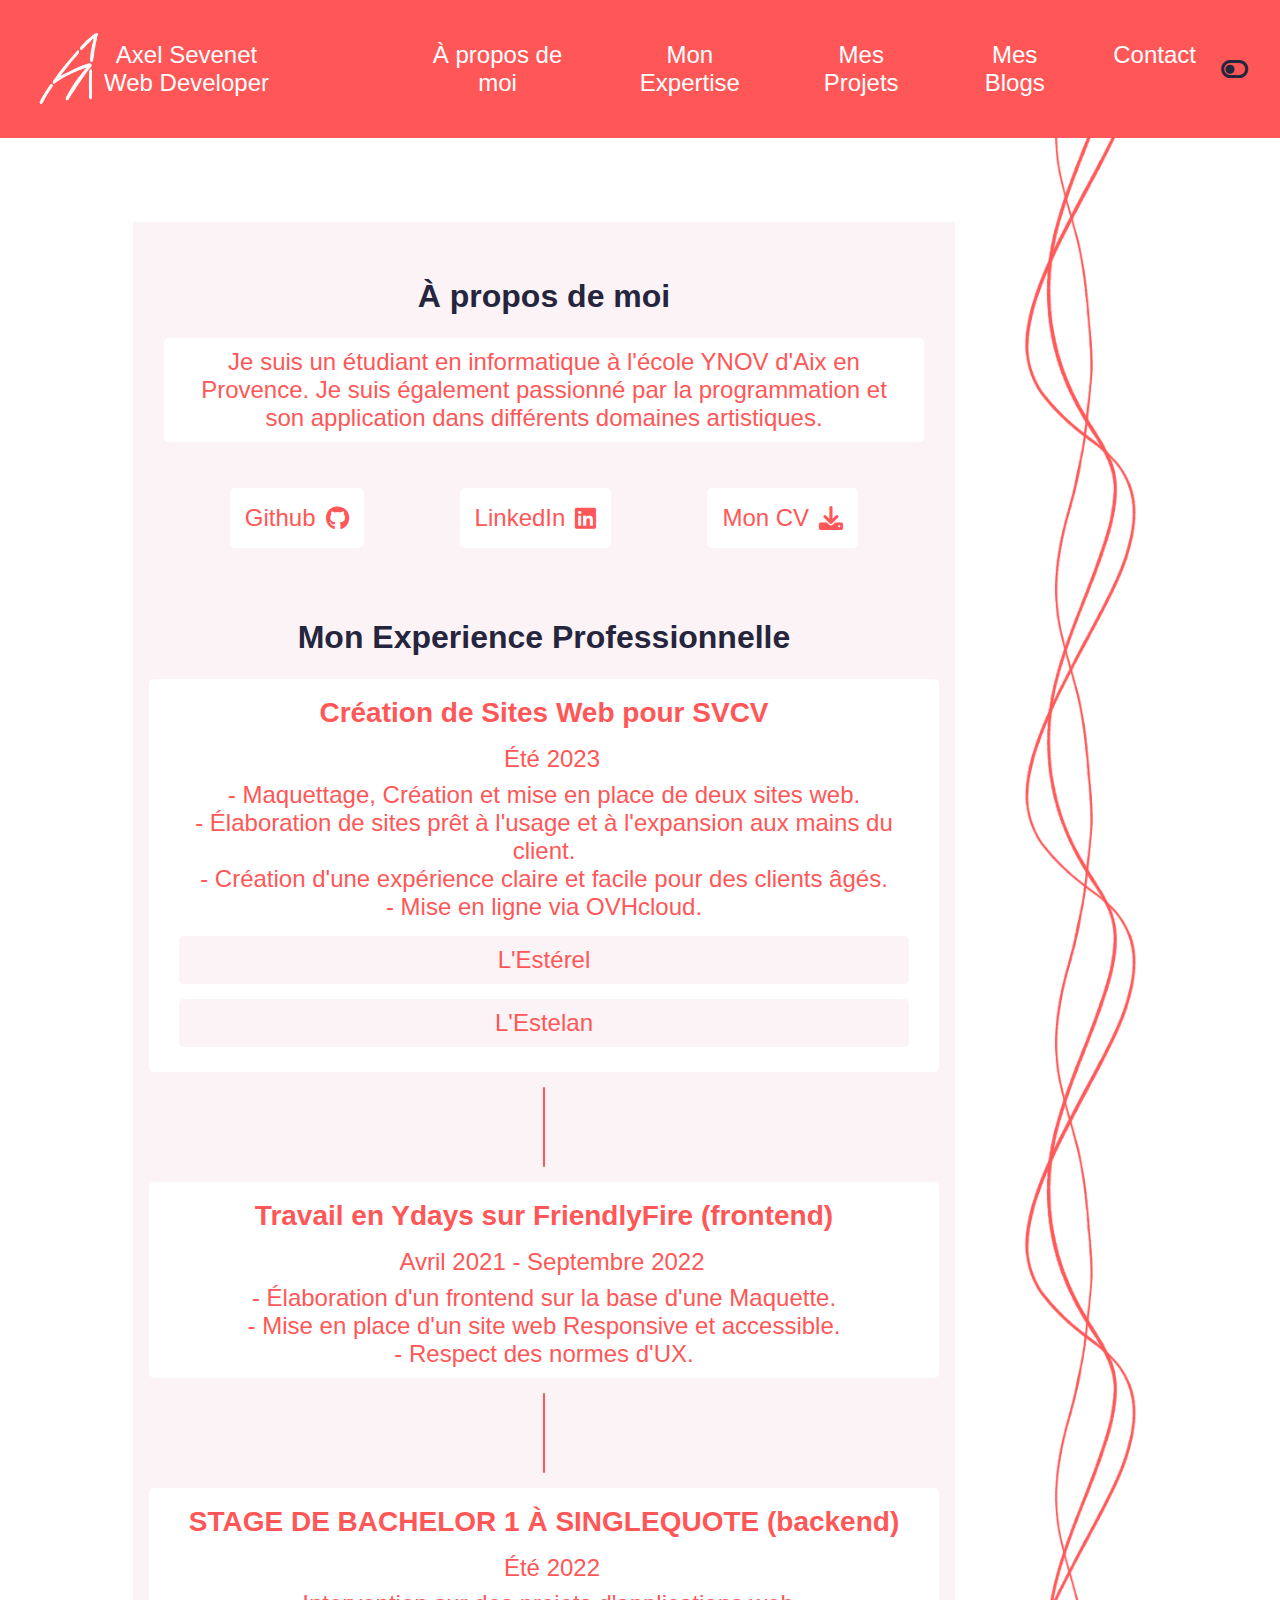
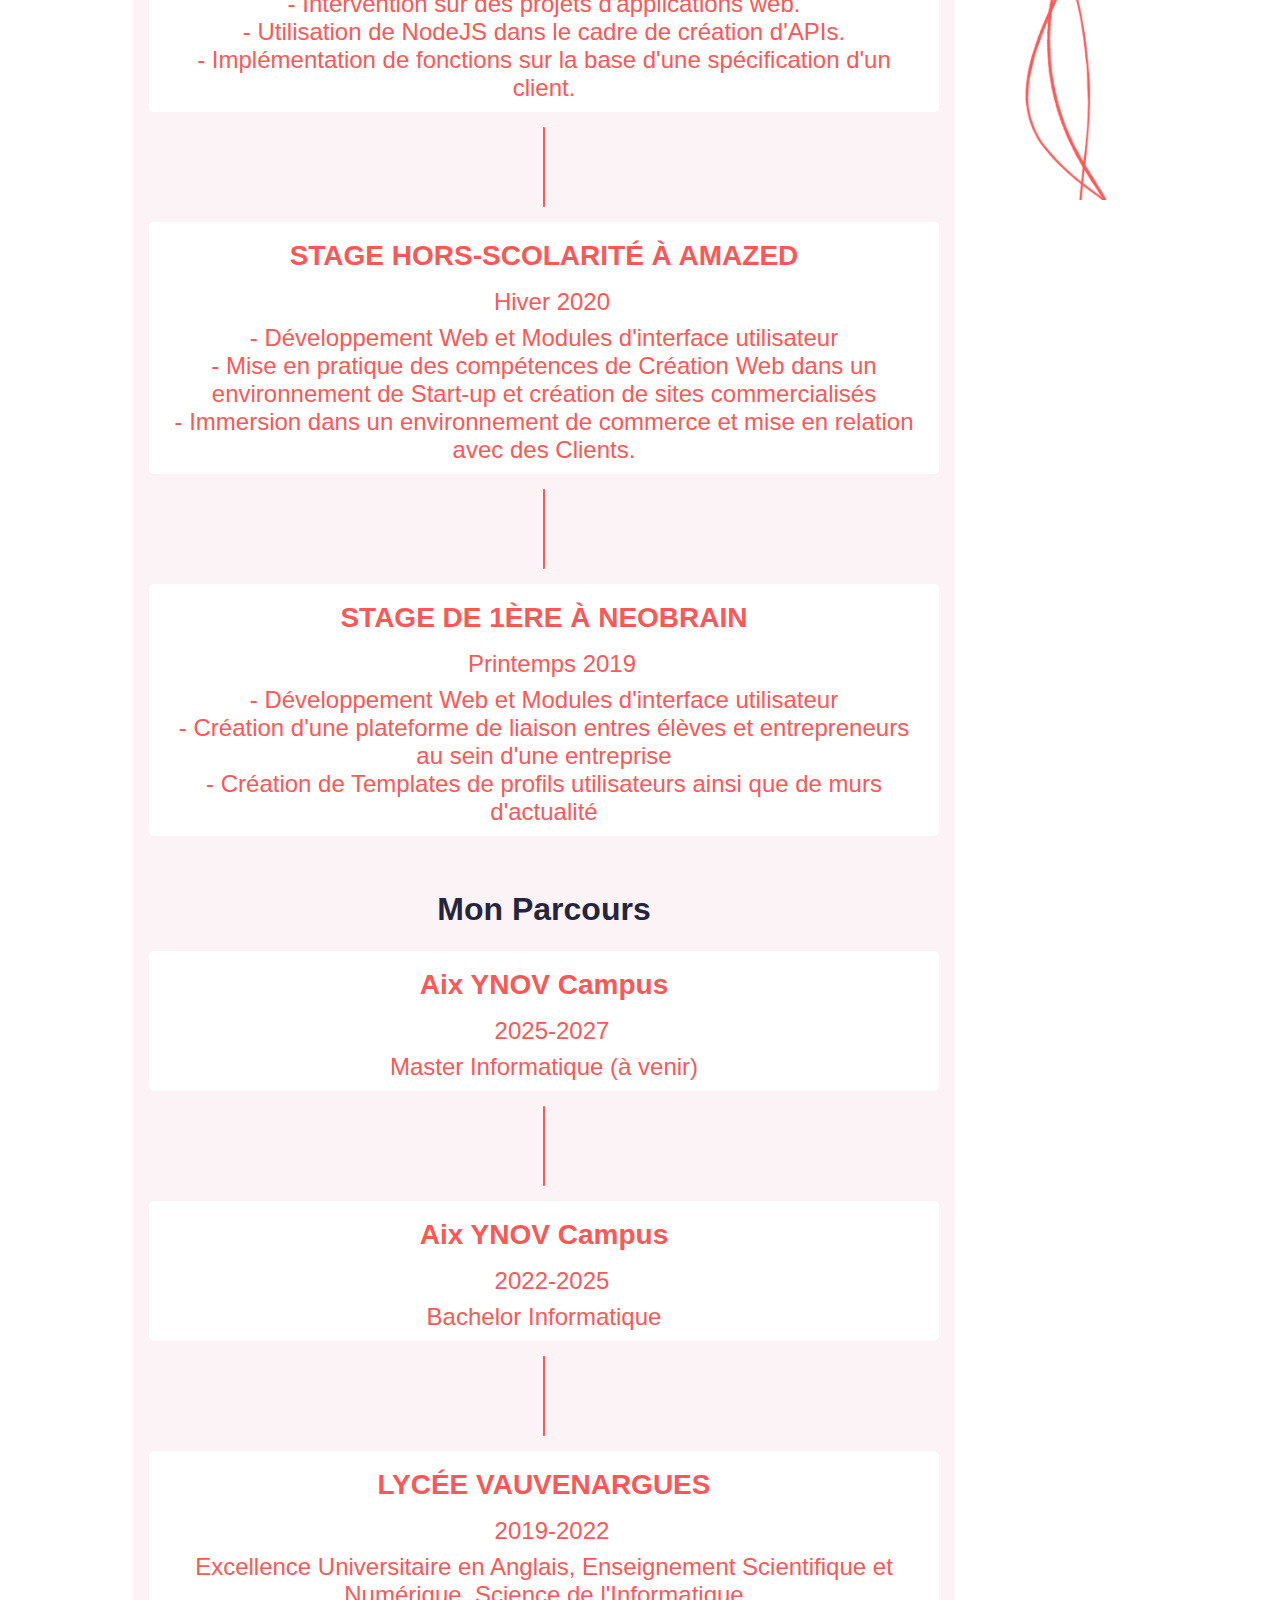
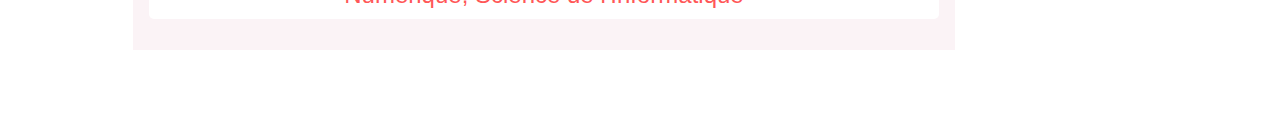
==== commit c16f7388: "Added YTDL" ====
--- a/index.html
+++ b/index.html
@@ -55,7 +55,6 @@
                         <p>
                             Je suis un étudiant en informatique à l'école YNOV d'Aix en Provence.
                             Je suis également passionné par la programmation et son application dans différents domaines artistiques.
-
                         </p>
                     </div>
                 </div>
@@ -100,7 +99,21 @@
                 <div class="hoverable content-box timeline-object">
                     <div class="content-text">
                         <h2>
-                            STAGE DE BACHELOR 1 À SINGLEQUOTE
+                            Travail en Ydays sur FriendlyFire (frontend)
+                        </h2>
+                        <span class="tools">
+                            Avril 2021 - Septembre 2022
+                        </span>
+                        <p> - Élaboration d'un frontend sur la base d'une Maquette. </p>
+                        <p> - Mise en place d'un site web Responsive et accessible. </p>
+                        <p> - Respect des normes d'UX. </p>
+                    </div>
+                </div>
+                <i class="vertical-line"></i>
+                <div class="hoverable content-box timeline-object">
+                    <div class="content-text">
+                        <h2>
+                            STAGE DE BACHELOR 1 À SINGLEQUOTE (backend)
                         </h2>
                         <span class="tools">
                             Été 2022
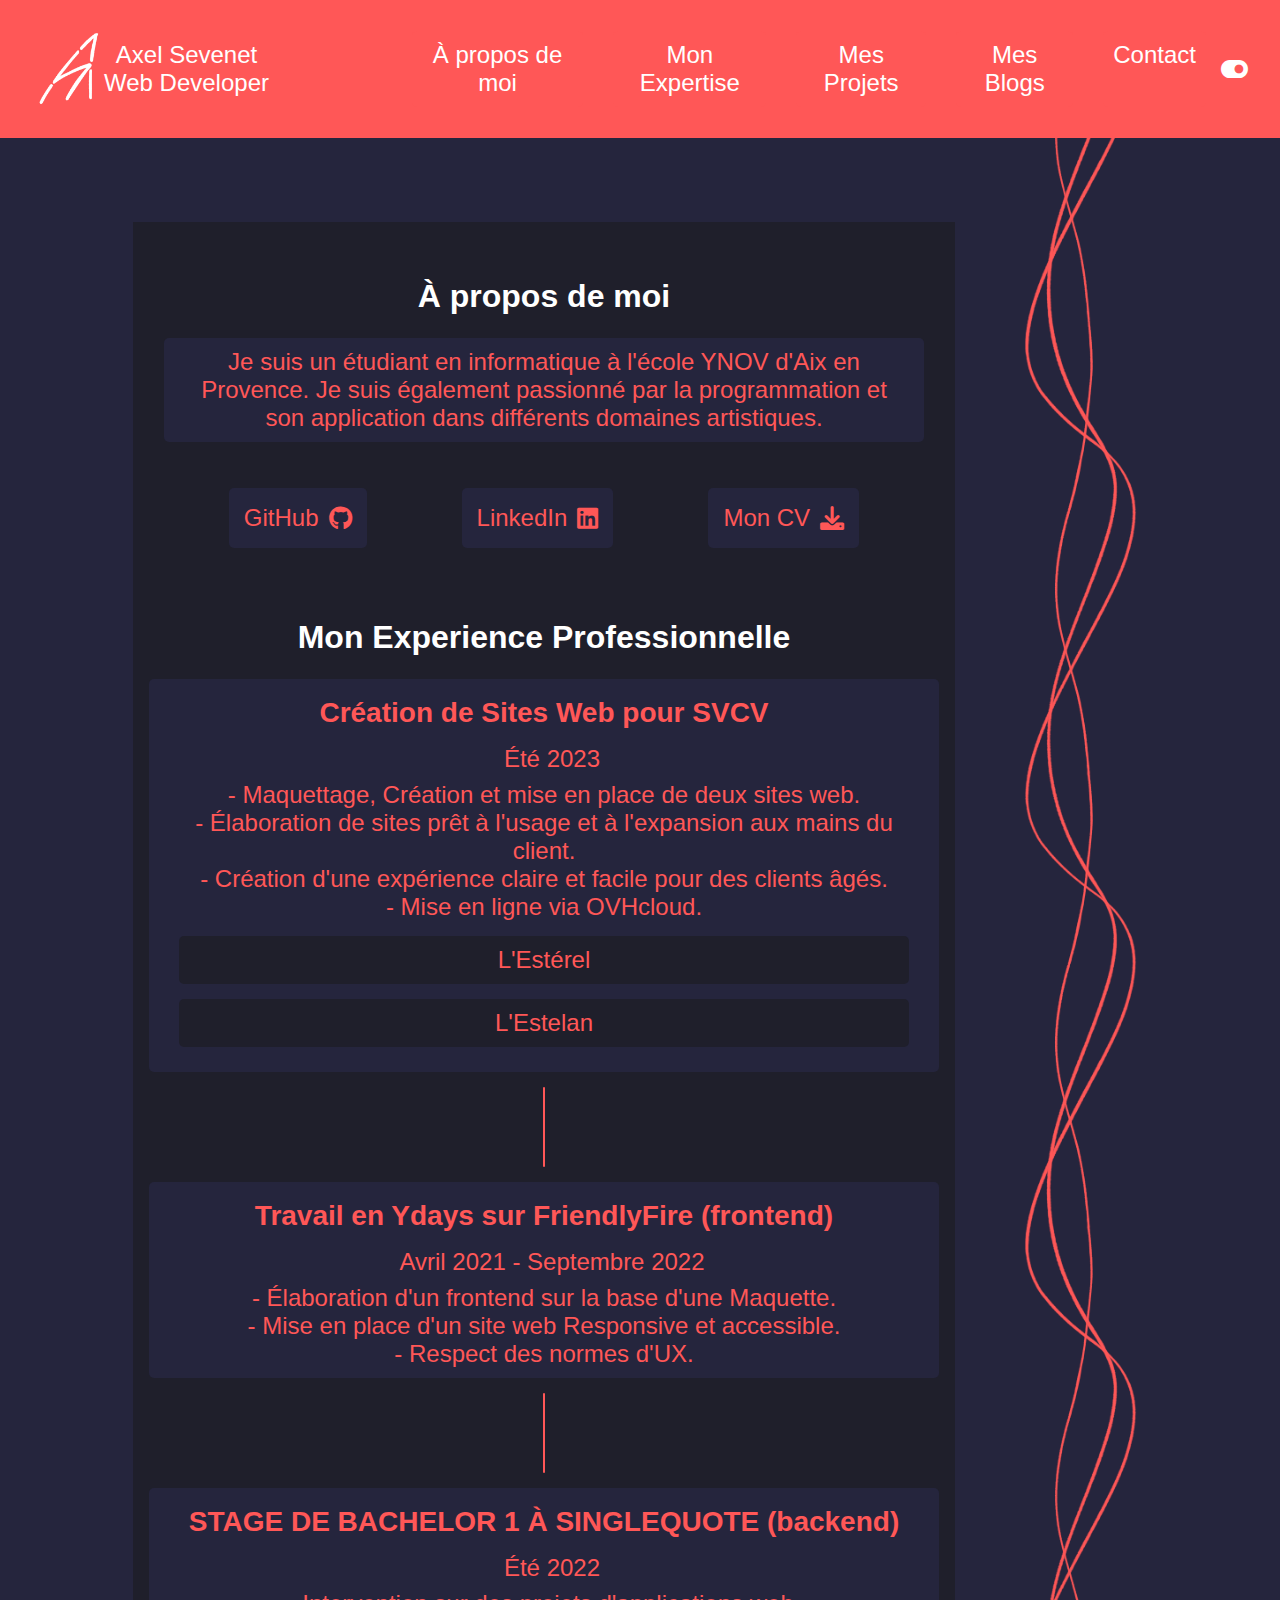
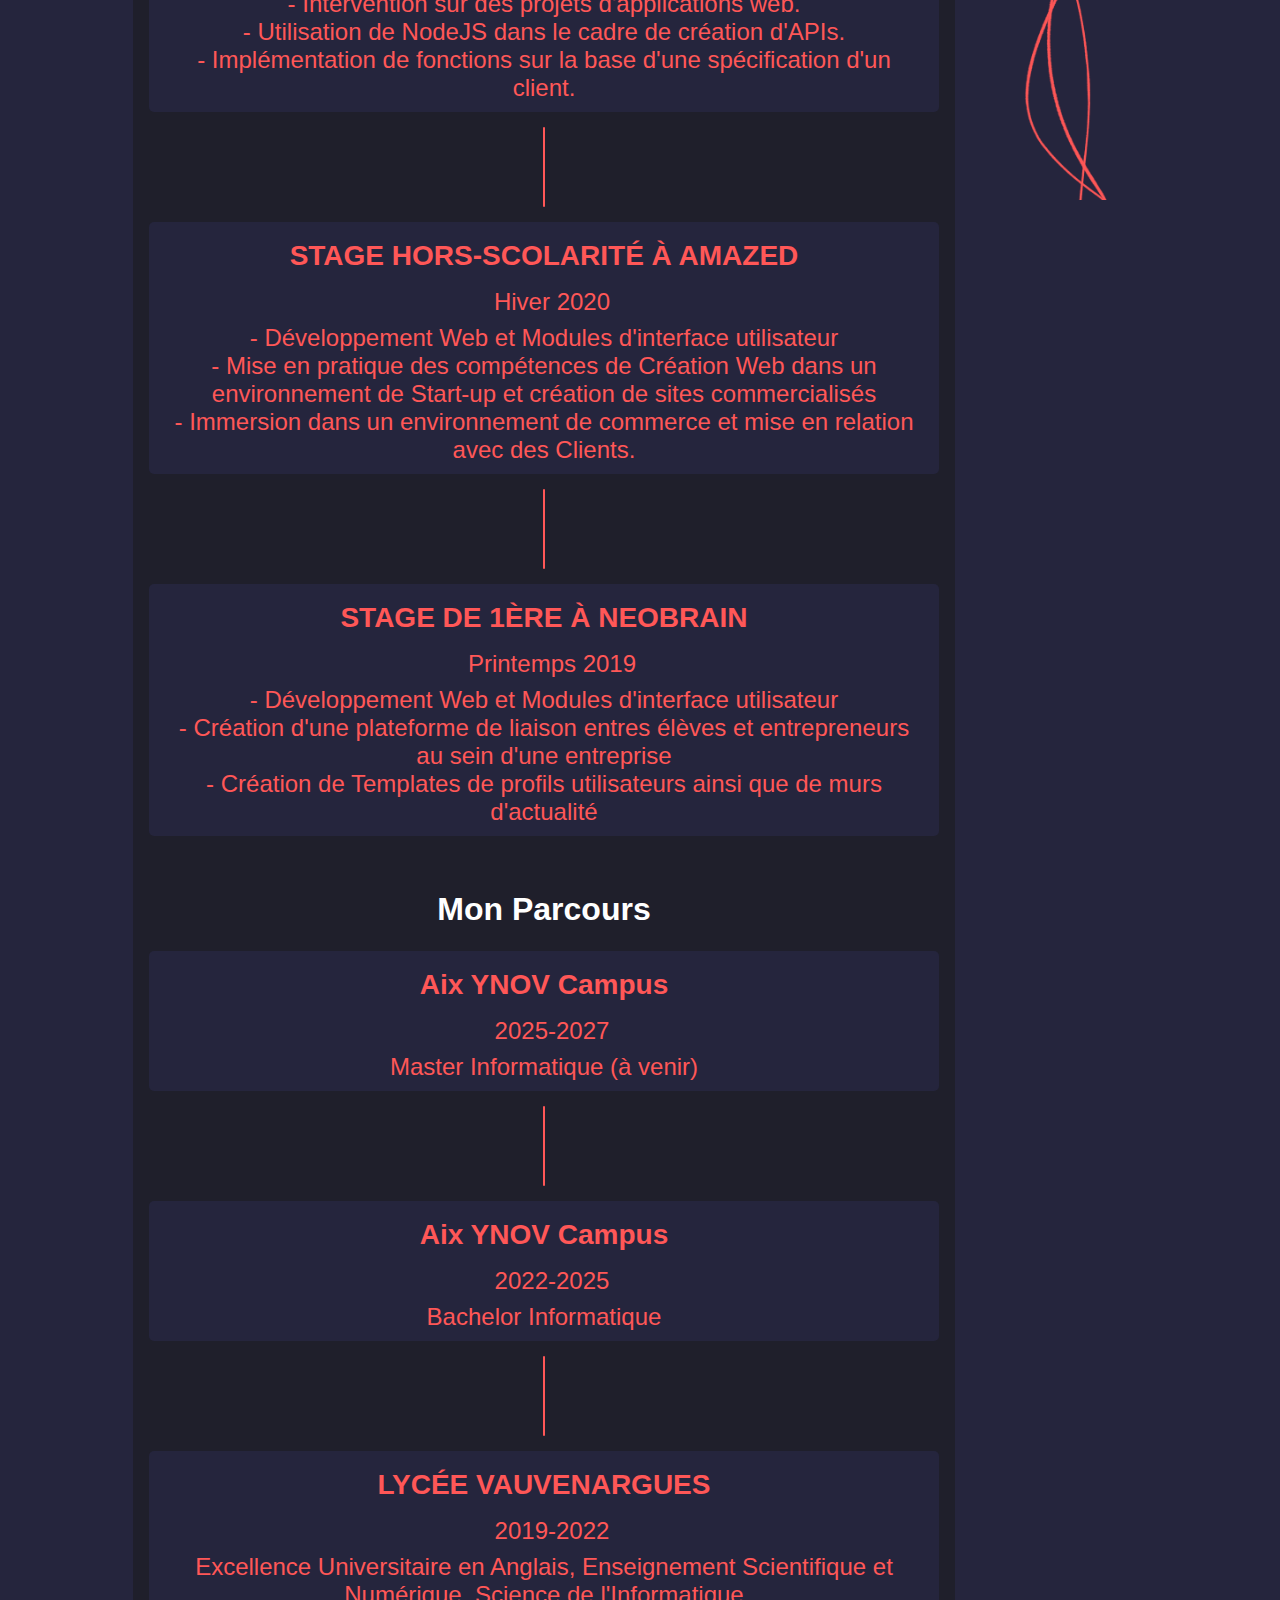
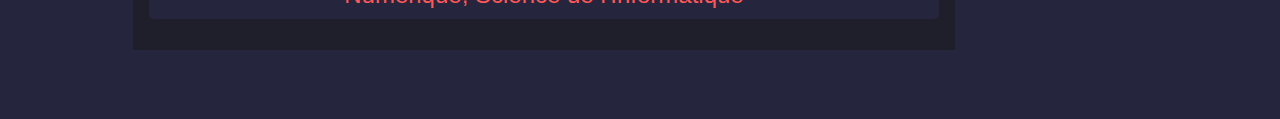
==== commit ab3dca9a: "Fixed Some text being the wrong color when hovered, made dark mode the default, updated CV" ====
--- a/index.html
+++ b/index.html
@@ -60,10 +60,12 @@
                 </div>
                 <div class="contact-info">
                     <a class="hoverable content-box" href="https://github.com/AxelSevenS" >
-                        Github <i class="fa-brands fa-github"></i>
+                        <span>GitHub</span>
+                        <i class="fa-brands fa-github"></i>
                     </a>
-                    <a class="hoverable content-box" href="https://www.linkedin.com/in/axel-sevenet-52716020b/">
-                        LinkedIn <i class="fa-brands fa-linkedin"></i>
+                    <a class="hoverable content-box" href="https://www.linkedin.com/in/axel-sevenet">
+                        <span>LinkedIn</span>
+                        <i class="fa-brands fa-linkedin"></i>
                     </a>
                     <a class="hoverable content-box" href="assets/CV_AxelSevenet.pdf">
                         <span>Mon CV</span>
--- a/css/style.min.css
+++ b/css/style.min.css
@@ -1 +1 @@
-.text,.inverse-hoverable *,.inverse-hoverable,.hoverable:hover .hoverable:hover,.hoverable:hover *,#dark-mode-toggle,h1,h2,h3,i,p,span,code{color:#25253d}.text-alt{color:#fff}.primary,.inverse-hoverable:hover *,.inverse-hoverable:hover,.hoverable:hover .hoverable,.hoverable *,.hoverable{color:#ff5757}.primary-bg,#header,.vertical-line,.inverse-hoverable,.hoverable:hover{background-color:#ff5757}.secondary{color:#fff}.secondary-bg,.blog,.inverse-hoverable:hover,.hoverable:hover .hoverable:hover,.hoverable,pre,body{background-color:#fff}.tertiary{color:#fbf3f6}.tertiary-bg,.contact-info,.content,.hoverable .hoverable{background-color:#fbf3f6}.dark-mode .text,.dark-mode .inverse-hoverable *,.inverse-hoverable .dark-mode *,.dark-mode .inverse-hoverable,.dark-mode .hoverable:hover .hoverable:hover,.hoverable:hover .dark-mode .hoverable:hover,.dark-mode .hoverable:hover *,.hoverable:hover .dark-mode *,.dark-mode #dark-mode-toggle,.dark-mode h1,.dark-mode h2,.dark-mode h3,.dark-mode i,.dark-mode p,.dark-mode span,.dark-mode code{color:#fff}.dark-mode .text-alt{color:#25253d}.dark-mode .primary,.dark-mode .inverse-hoverable:hover *,.inverse-hoverable:hover .dark-mode *,.dark-mode .inverse-hoverable:hover,.dark-mode .hoverable:hover .hoverable,.hoverable:hover .dark-mode .hoverable,.dark-mode .hoverable *,.hoverable .dark-mode *,.dark-mode .hoverable{color:#ff5757}.dark-mode .primary-bg,.dark-mode #header,.dark-mode .vertical-line,.dark-mode .inverse-hoverable,.dark-mode .hoverable:hover{background-color:#ff5757}.dark-mode .secondary{color:#25253d}.dark-mode .secondary-bg,.dark-mode .blog,.dark-mode .inverse-hoverable:hover,.dark-mode .hoverable:hover .hoverable:hover,.hoverable:hover .dark-mode .hoverable:hover,.dark-mode .hoverable,.dark-mode pre,.dark-mode body{background-color:#25253d}.dark-mode .tertiary{color:#1f1f2b}.dark-mode .tertiary-bg,.dark-mode .contact-info,.dark-mode .content,.dark-mode .hoverable .hoverable,.hoverable .dark-mode .hoverable{background-color:#1f1f2b}*{transition:color .3s linear;transition:background-color .3s linear}body{width:100%;display:flex;flex-direction:column;justify-content:center;margin:0}h1,h2,h3,i,p,a,span{font-size:1.5rem;margin:0;font-style:normal;font-family:"Roboto",sans-serif;text-decoration:none;text-align:center}h1{font-size:2rem;margin-top:2.5rem;margin-bottom:8px}h2{font-size:1.75rem;margin:.5rem .25rem}i{margin:.5rem 0}a{color:#ff5757}pre{font-family:"Roboto Mono",monospace;font-size:1.25rem;padding:.25rem 1.5rem;border-radius:15px}#dark-mode-toggle{margin:auto 0}.content-box{margin:15px;padding:10px 15px;display:flex;flex-direction:row;justify-content:space-evenly;align-items:center;gap:10px}.timeline-object{width:100%;box-sizing:border-box}.hoverable{transition:all .3s linear;border-radius:5px}.inverse-hoverable{transition:all .3s linear;border-radius:5px;margin:15px;padding:10px}.info-separator{margin:0}.vertical-line{width:2px;height:5rem;border-radius:15px;margin:0 10px}.tools{display:flex;flex-direction:row;flex-wrap:wrap;justify-content:space-evenly;align-items:center;width:100%;height:100%;padding:.5rem}.tools *{margin:0 .1rem;opacity:.7}#header{position:fixed;top:0;left:0;width:100%;display:flex;flex-direction:row;justify-content:space-between;align-items:center}#header-logo{width:8vh;height:8vh}#header-content{display:flex;flex-direction:row;justify-content:space-between;align-items:center;width:100%;height:10vh;padding:1.5rem 2rem}#header-content-logo{display:flex;flex-direction:row;justify-content:flex-start;align-items:center}#header-content-title{display:flex;flex-direction:column;justify-content:space-around;align-items:center}#header-content-title>*{color:#fff}#header-content-dropdown{width:70%;display:flex;flex-direction:row-reverse}#header-content-dropdown-button{width:8vh;height:8vh;justify-content:center;align-items:center;display:none}#header-content-pages{width:100%;display:flex;flex-direction:row;justify-content:space-evenly}#header a{color:#fff;font-size:1.5rem;font-family:"Roboto",sans-serif}#background-trail-container{position:fixed;top:0;left:80vw;width:10%;z-index:-10}.background-trail{height:200vh;position:absolute}.background-trail-1{animation:trail2 20s linear infinite}.background-trail-2{animation:trail1 14s linear infinite}.background-trail-3{animation:trail1 8s linear infinite}#main{width:65%;left:0;margin:22vh 10vw 5vh 10vw;display:flex;flex-direction:column;align-items:center}.content{display:flex;flex-direction:column;justify-content:flex-start;align-items:center;min-height:70vh;width:95%;margin:1.5rem 0;padding:1rem}.contact-info{display:flex;flex-direction:row;flex-wrap:wrap;justify-content:space-evenly;align-items:center;width:100%;height:100%;padding:1rem}.skill{display:flex;flex-direction:column;justify-content:center;align-items:center;text-align:center;min-height:14rem;min-width:14rem;width:14vw}.skill-container{display:flex;flex-direction:row;flex-wrap:wrap;justify-content:space-evenly;align-items:center;width:100%;height:100%;padding:1rem}.blog{overflow:hidden;display:flex;flex-direction:column;justify-content:flex-start;align-items:center;text-align:center;padding-bottom:2rem;width:22rem;margin:1rem .75rem;border-radius:15px}.blog-image{width:85%;height:85%;border-radius:15px;margin:2rem 1rem}.blog-header-image{height:100%;width:auto}.blog-header-image-wrapper{height:14rem;width:22rem;overflow:hidden}.blog-container{display:flex;flex-direction:row;flex-wrap:wrap;justify-content:space-evenly;align-items:flex-start;width:100%;height:100%;padding:1rem}.project{display:flex;flex-direction:column;justify-content:center;align-items:center;text-align:center;height:fit-content;min-width:15rem;width:12vw}.project-info{display:flex;flex-direction:column;justify-content:center;align-items:center;text-align:center;height:100%;width:100%;padding:.5rem}.project-container{display:flex;flex-direction:row;flex-wrap:wrap;justify-content:space-around;align-items:flex-start;width:100%;height:100%;padding:1rem}.project img{width:100%;height:100%}@keyframes trail1{0%{transform:translateY(0)}100%{transform:translateY(-50%)}}@keyframes trail2{0%{transform:translateY(-50%)}100%{transform:translateY(0)}}@media(max-width: 860px){#header-content-pages{display:none;position:absolute;flex-direction:column;justify-content:space-evenly;align-items:center;min-width:35vw;padding:1rem 0;right:0;top:calc(10vh + 3rem);background-color:#ff5757}#header-content-pages a{text-align:center;padding:2vh 0}#header-content-dropdown{width:85%}#header-content-dropdown-button{display:flex}#header-content-dropdown:hover #header-content-pages{display:flex}#header-content-title{display:none}#main{margin:22vh 1.5vw 5vh 1.5vw;width:auto}.info-separator{display:none}.contact-info>*{width:100%}.info-separator{margin:0}}/*# sourceMappingURL=style.min.css.map */+.text,.inverse-hoverable,.inverse-hoverable *,.hoverable:hover .hoverable:hover,#dark-mode-toggle,h1,h2,h3,i,p,span,code{color:#25253d}.text-alt{color:#fff}.primary,.inverse-hoverable:hover,.inverse-hoverable:hover *,.hoverable:hover .hoverable,.hoverable,.hoverable *{color:#ff5757}.primary-bg,#header,.vertical-line,.inverse-hoverable,.hoverable:hover{background-color:#ff5757}.secondary,.hoverable:hover,.hoverable:hover *{color:#fff}.secondary-bg,.blog,.inverse-hoverable:hover,.hoverable:hover .hoverable:hover,.hoverable,pre,body{background-color:#fff}.tertiary{color:#fbf3f6}.tertiary-bg,.contact-info,.content,.hoverable .hoverable{background-color:#fbf3f6}.dark-mode .text,.dark-mode .inverse-hoverable,.dark-mode .inverse-hoverable *,.inverse-hoverable .dark-mode *,.dark-mode .hoverable:hover .hoverable:hover,.hoverable:hover .dark-mode .hoverable:hover,.dark-mode #dark-mode-toggle,.dark-mode h1,.dark-mode h2,.dark-mode h3,.dark-mode i,.dark-mode p,.dark-mode span,.dark-mode code{color:#fff}.dark-mode .text-alt{color:#25253d}.dark-mode .primary,.dark-mode .inverse-hoverable:hover,.dark-mode .inverse-hoverable:hover *,.inverse-hoverable:hover .dark-mode *,.dark-mode .hoverable:hover .hoverable,.hoverable:hover .dark-mode .hoverable,.dark-mode .hoverable,.dark-mode .hoverable *,.hoverable .dark-mode *{color:#ff5757}.dark-mode .primary-bg,.dark-mode #header,.dark-mode .vertical-line,.dark-mode .inverse-hoverable,.dark-mode .hoverable:hover{background-color:#ff5757}.dark-mode .secondary,.dark-mode .hoverable:hover,.dark-mode .hoverable:hover *,.hoverable:hover .dark-mode *{color:#25253d}.dark-mode .secondary-bg,.dark-mode .blog,.dark-mode .inverse-hoverable:hover,.dark-mode .hoverable:hover .hoverable:hover,.hoverable:hover .dark-mode .hoverable:hover,.dark-mode .hoverable,.dark-mode pre,.dark-mode body{background-color:#25253d}.dark-mode .tertiary{color:#1f1f2b}.dark-mode .tertiary-bg,.dark-mode .contact-info,.dark-mode .content,.dark-mode .hoverable .hoverable,.hoverable .dark-mode .hoverable{background-color:#1f1f2b}*{transition:color .3s linear;transition:background-color .3s linear}body{width:100%;display:flex;flex-direction:column;justify-content:center;margin:0}h1,h2,h3,i,p,a,span{font-size:1.5rem;margin:0;font-style:normal;font-family:"Roboto",sans-serif;text-decoration:none;text-align:center}h1{font-size:2rem;margin-top:2.5rem;margin-bottom:8px}h2{font-size:1.75rem;margin:.5rem .25rem}i{margin:.5rem 0}a{color:#ff5757}pre{font-family:"Roboto Mono",monospace;font-size:1.25rem;padding:.25rem 1.5rem;border-radius:15px}#dark-mode-toggle{margin:auto 0}.content-box{margin:15px;padding:10px 15px;display:flex;flex-direction:row;justify-content:space-evenly;align-items:center;gap:10px}.timeline-object{width:100%;box-sizing:border-box}.hoverable{transition:all .3s linear;border-radius:5px}.inverse-hoverable{transition:all .3s linear;border-radius:5px;margin:15px;padding:10px}.info-separator{margin:0}.vertical-line{width:2px;height:5rem;border-radius:15px;margin:0 10px}.tools{display:flex;flex-direction:row;flex-wrap:wrap;justify-content:space-evenly;align-items:center;width:100%;height:100%;padding:.5rem}.tools *{margin:0 .1rem;opacity:.7}#header{position:fixed;top:0;left:0;width:100%;display:flex;flex-direction:row;justify-content:space-between;align-items:center}#header-logo{width:8vh;height:8vh}#header-content{display:flex;flex-direction:row;justify-content:space-between;align-items:center;width:100%;height:10vh;padding:1.5rem 2rem}#header-content-logo{display:flex;flex-direction:row;justify-content:flex-start;align-items:center}#header-content-title{display:flex;flex-direction:column;justify-content:space-around;align-items:center}#header-content-title>*{color:#fff}#header-content-dropdown{width:70%;display:flex;flex-direction:row-reverse}#header-content-dropdown-button{width:8vh;height:8vh;justify-content:center;align-items:center;display:none}#header-content-pages{width:100%;display:flex;flex-direction:row;justify-content:space-evenly}#header a{color:#fff;font-size:1.5rem;font-family:"Roboto",sans-serif}#background-trail-container{position:fixed;top:0;left:80vw;width:10%;z-index:-10}.background-trail{height:200vh;position:absolute}.background-trail-1{animation:trail2 20s linear infinite}.background-trail-2{animation:trail1 14s linear infinite}.background-trail-3{animation:trail1 8s linear infinite}#main{width:65%;left:0;margin:22vh 10vw 5vh 10vw;display:flex;flex-direction:column;align-items:center}.content{display:flex;flex-direction:column;justify-content:flex-start;align-items:center;min-height:70vh;width:95%;margin:1.5rem 0;padding:1rem}.contact-info{display:flex;flex-direction:row;flex-wrap:wrap;justify-content:space-evenly;align-items:center;width:100%;height:100%;padding:1rem}.skill{display:flex;flex-direction:column;justify-content:center;align-items:center;text-align:center;min-height:14rem;min-width:14rem;width:14vw}.skill-container{display:flex;flex-direction:row;flex-wrap:wrap;justify-content:space-evenly;align-items:center;width:100%;height:100%;padding:1rem}.blog{overflow:hidden;display:flex;flex-direction:column;justify-content:flex-start;align-items:center;text-align:center;padding-bottom:2rem;width:22rem;margin:1rem .75rem;border-radius:15px}.blog-image{width:85%;height:85%;border-radius:15px;margin:2rem 1rem}.blog-header-image{height:100%;width:auto}.blog-header-image-wrapper{height:14rem;width:22rem;overflow:hidden}.blog-container{display:flex;flex-direction:row;flex-wrap:wrap;justify-content:space-evenly;align-items:flex-start;width:100%;height:100%;padding:1rem}.project{display:flex;flex-direction:column;justify-content:center;align-items:center;text-align:center;height:fit-content;min-width:15rem;width:12vw}.project-info{display:flex;flex-direction:column;justify-content:center;align-items:center;text-align:center;height:100%;width:100%;padding:.5rem}.project-container{display:flex;flex-direction:row;flex-wrap:wrap;justify-content:space-around;align-items:flex-start;width:100%;height:100%;padding:1rem}.project img{width:100%;height:100%}@keyframes trail1{0%{transform:translateY(0)}100%{transform:translateY(-50%)}}@keyframes trail2{0%{transform:translateY(-50%)}100%{transform:translateY(0)}}@media(max-width: 860px){#header-content-pages{display:none;position:absolute;flex-direction:column;justify-content:space-evenly;align-items:center;min-width:35vw;padding:1rem 0;right:0;top:calc(10vh + 3rem);background-color:#ff5757}#header-content-pages a{text-align:center;padding:2vh 0}#header-content-dropdown{width:85%}#header-content-dropdown-button{display:flex}#header-content-dropdown:hover #header-content-pages{display:flex}#header-content-title{display:none}#main{margin:22vh 1.5vw 5vh 1.5vw;width:auto}.info-separator{display:none}.contact-info>*{width:100%}.info-separator{margin:0}}/*# sourceMappingURL=style.min.css.map */